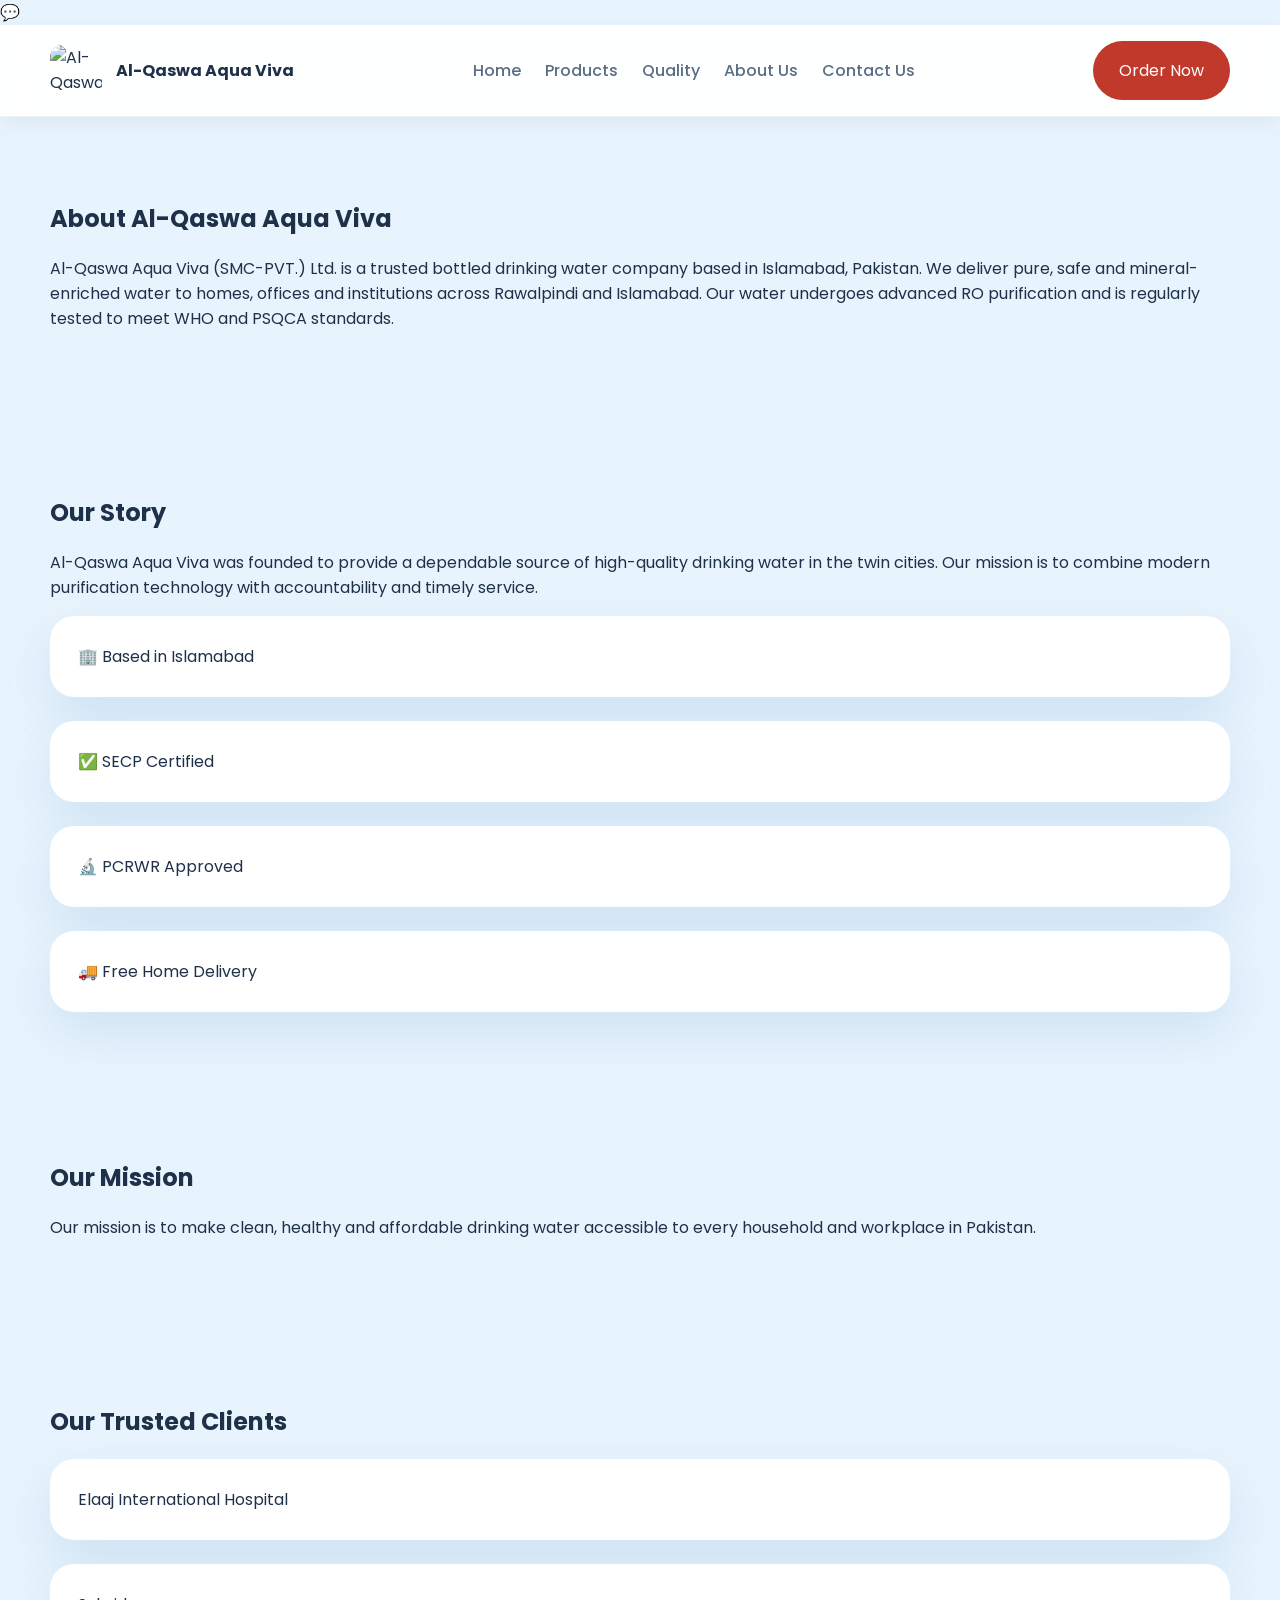
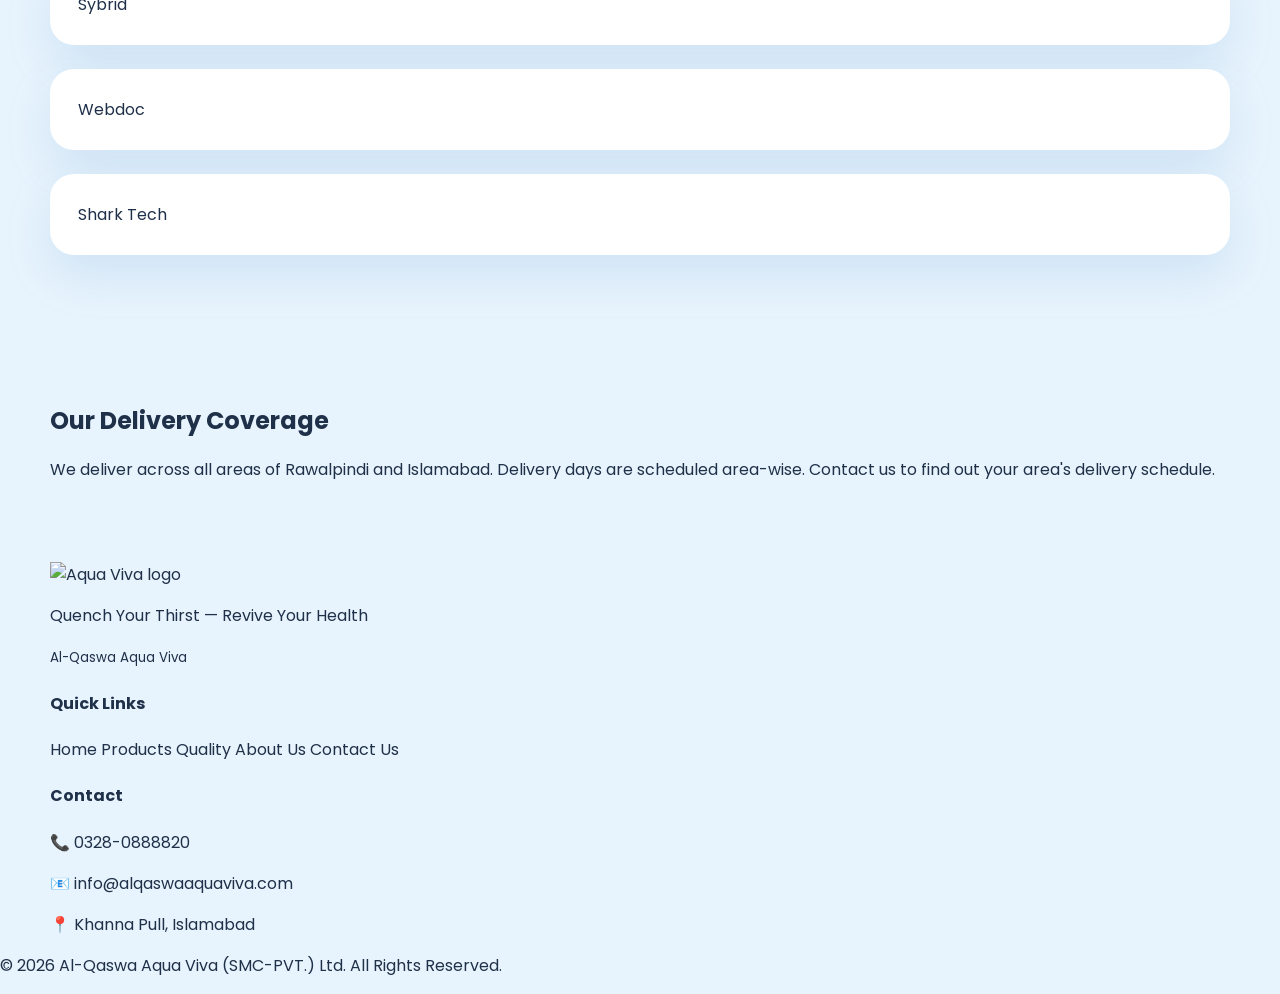
==== about.html @ b5231339 "Website structure" ====
<!DOCTYPE html>
<html lang="en">
<head>
  <meta charset="UTF-8">
  <meta name="viewport" content="width=device-width, initial-scale=1.0">
  <title>Al-Qaswa Aqua Viva — About Us</title>
  <link rel="preconnect" href="https://fonts.googleapis.com">
  <link rel="preconnect" href="https://fonts.gstatic.com" crossorigin>
  <link href="https://fonts.googleapis.com/css2?family=Poppins:wght@300;400;500;600;700&display=swap" rel="stylesheet">
  <link rel="stylesheet" href="style.css">
</head>
<body data-page="about">
  <a class="whatsapp-button" href="https://wa.me/923219555859" target="_blank" rel="noreferrer" aria-label="WhatsApp">
    <span>💬</span>
  </a>

  <header class="site-header">
    <div class="container header-inner">
      <a href="index.html" class="brand">
        <img src="assets/images/AVlogo.png" alt="Al-Qaswa Aqua Viva logo" class="brand-logo">
        <div>
          <span class="brand-name">Al-Qaswa Aqua Viva</span>
        </div>
      </a>
      <button class="nav-toggle" aria-label="Toggle navigation">
        <span></span><span></span><span></span>
      </button>
      <nav class="nav-links">
        <a href="index.html" class="nav-link">Home</a>
        <a href="products.html" class="nav-link">Products</a>
        <a href="quality.html" class="nav-link">Quality</a>
        <a href="about.html" class="nav-link">About Us</a>
        <a href="contact.html" class="nav-link">Contact Us</a>
      </nav>
      <a href="contact.html" class="button button-primary">Order Now</a>
    </div>
  </header>

  <main>
    <section class="page-hero section fade-in-section">
      <div class="container">
        <div class="breadcrumb-copy">
          <h1>About Al-Qaswa Aqua Viva</h1>
          <p>Al-Qaswa Aqua Viva (SMC-PVT.) Ltd. is a trusted bottled drinking water company based in Islamabad, Pakistan. We deliver pure, safe and mineral-enriched water to homes, offices and institutions across Rawalpindi and Islamabad. Our water undergoes advanced RO purification and is regularly tested to meet WHO and PSQCA standards.</p>
        </div>
      </div>
    </section>

    <section class="story-section section fade-in-section">
      <div class="container story-grid">
        <div class="story-content">
          <h2>Our Story</h2>
          <p>Al-Qaswa Aqua Viva was founded to provide a dependable source of high-quality drinking water in the twin cities. Our mission is to combine modern purification technology with accountability and timely service.</p>
        </div>
        <div class="story-cards">
          <div class="fact-card">🏢 Based in Islamabad</div>
          <div class="fact-card">✅ SECP Certified</div>
          <div class="fact-card">🔬 PCRWR Approved</div>
          <div class="fact-card">🚚 Free Home Delivery</div>
        </div>
      </div>
    </section>

    <section class="mission-section section fade-in-section">
      <div class="container mission-card">
        <h2>Our Mission</h2>
        <p>Our mission is to make clean, healthy and affordable drinking water accessible to every household and workplace in Pakistan.</p>
      </div>
    </section>

    <section class="clients section fade-in-section">
      <div class="container clients-panel">
        <div>
          <h2>Our Trusted Clients</h2>
        </div>
        <div class="client-grid">
          <div class="client-box">Elaaj International Hospital</div>
          <div class="client-box">Sybrid</div>
          <div class="client-box">Webdoc</div>
          <div class="client-box">Shark Tech</div>
        </div>
      </div>
    </section>

    <section class="delivery-section section fade-in-section">
      <div class="container delivery-copy">
        <h2>Our Delivery Coverage</h2>
        <p>We deliver across all areas of Rawalpindi and Islamabad. Delivery days are scheduled area-wise. Contact us to find out your area's delivery schedule.</p>
      </div>
    </section>
  </main>

  <footer class="site-footer">
    <div class="container footer-grid">
      <div>
        <img src="assets/images/AVlogo.png" alt="Aqua Viva logo" class="footer-logo">
        <p>Quench Your Thirst — Revive Your Health</p>
        <small>Al-Qaswa Aqua Viva</small>
      </div>
      <div>
        <h4>Quick Links</h4>
        <nav class="footer-nav">
          <a href="index.html">Home</a>
          <a href="products.html">Products</a>
          <a href="quality.html">Quality</a>
          <a href="about.html">About Us</a>
          <a href="contact.html">Contact Us</a>
        </nav>
      </div>
      <div>
        <h4>Contact</h4>
        <p>📞 0328-0888820</p>
        <p>📧 info@alqaswaaquaviva.com</p>
        <p>📍 Khanna Pull, Islamabad</p>
      </div>
    </div>
    <div class="footer-bottom">
      <p>© 2026 Al-Qaswa Aqua Viva (SMC-PVT.) Ltd. All Rights Reserved.</p>
    </div>
  </footer>

  <script src="script.js"></script>
</body>
</html>
---- style.css ----
:root {
  --primary: #1a6eb5;
  --accent: #c0392b;
  --background: #e8f4fd;
  --surface: #ffffff;
  --text: #1f3049;
  --muted: #5b6d85;
  --success: #2e8b57;
  --shadow: 0 20px 50px rgba(26, 110, 181, 0.12);
}

* {
  box-sizing: border-box;
}

html {
  scroll-behavior: smooth;
}

body {
  margin: 0;
  font-family: 'Poppins', sans-serif;
  background: var(--background);
  color: var(--text);
}

a {
  color: inherit;
  text-decoration: none;
}

img {
  max-width: 100%;
  display: block;
  object-fit: cover;
}

button, input, textarea, select {
  font: inherit;
}

.container {
  width: min(1180px, calc(100% - 2rem));
  margin: 0 auto;
}

.section {
  padding: 4rem 0;
}

.site-header {
  position: sticky;
  top: 0;
  z-index: 99;
  background: rgba(255,255,255,0.96);
  backdrop-filter: blur(12px);
  border-bottom: 1px solid rgba(26, 110, 181, 0.08);
  box-shadow: 0 6px 20px rgba(0, 0, 0, 0.05);
}

.header-inner {
  display: flex;
  align-items: center;
  justify-content: space-between;
  gap: 1rem;
  padding: 1rem 0;
}

.brand {
  display: flex;
  align-items: center;
  gap: 0.9rem;
}

.brand-logo {
  width: 52px;
  height: 52px;
  border-radius: 12px;
  object-fit: cover;
}

.brand-name {
  display: block;
  font-weight: 700;
}

.nav-links {
  display: flex;
  align-items: center;
  justify-content: center;
  gap: 1.5rem;
}

.nav-link {
  position: relative;
  color: var(--muted);
  font-weight: 500;
}

.nav-link.active,
.nav-link:hover {
  color: var(--primary);
}

.nav-link.active::after,
.nav-link:hover::after {
  content: '';
  position: absolute;
  left: 0;
  bottom: -6px;
  width: 100%;
  height: 3px;
  border-radius: 999px;
  background: var(--primary);
}

.nav-toggle {
  display: none;
  width: 42px;
  height: 42px;
  border: none;
  background: transparent;
  cursor: pointer;
  flex-direction: column;
  justify-content: center;
  gap: 6px;
}

.nav-toggle span {
  height: 3px;
  border-radius: 999px;
  background: var(--text);
}

.button {
  display: inline-flex;
  align-items: center;
  justify-content: center;
  padding: 0.95rem 1.5rem;
  border-radius: 999px;
  border: 2px solid transparent;
  transition: transform 0.25s ease, box-shadow 0.25s ease, background-color 0.25s ease;
  cursor: pointer;
}

.button:hover {
  transform: translateY(-2px);
  box-shadow: var(--shadow);
}

.button-primary {
  background: var(--accent);
  color: #fff;
}

.button-accent {
  background: var(--primary);
  color: #fff;
}

.button-outline {
  background: transparent;
  color: var(--primary);
  border-color: var(--primary);
}

.button-success {
  background: var(--success);
  color: #fff;
}

.hero {
  min-height: calc(100vh - 100px);
  display: grid;
  align-items: center;
}

.hero-grid {
  display: grid;
  grid-template-columns: 1.1fr 0.9fr;
  gap: 2rem;
  align-items: center;
}

.hero-copy .eyebrow {
  display: inline-block;
  background: rgba(26, 110, 181, 0.1);
  color: var(--primary);
  padding: 0.45rem 0.9rem;
  border-radius: 999px;
  font-weight: 600;
  margin-bottom: 1rem;
}

.hero-copy h1 {
  font-size: clamp(2.6rem, 4vw, 4rem);
  line-height: 1.05;
  margin: 0;
}

.hero-text {
  max-width: 40rem;
  margin: 1.5rem 0 2rem;
  color: var(--muted);
  line-height: 1.8;
}

.hero-actions {
  display: flex;
  flex-wrap: wrap;
  gap: 1rem;
}

.hero-image-card {
  border-radius: 28px;
  overflow: hidden;
  box-shadow: var(--shadow);
}

.hero-image {
  min-height: 360px;
  width: 100%;
  object-fit: cover;
}

.video-section {
  background: rgba(26, 110, 181, 0.08);
}

.video-panel {
  display: grid;
  gap: 1.5rem;
}

.video-panel h2 {
  margin: 0 0 0.5rem;
}

.story-video {
  width: 100%;
  border-radius: 20px;
  box-shadow: var(--shadow);
}

.why-choose .section-heading,
.products-preview .section-heading,
.results-section .section-heading,
.benefits-section .section-heading {
  text-align: center;
  margin-bottom: 2rem;
}

.feature-grid,
.product-grid,
.client-grid,
.benefits-grid,
.payment-grid,
.story-cards {
  display: grid;
  gap: 1.5rem;
}

.feature-grid {
  grid-template-columns: repeat(4, minmax(0, 1fr));
}

.feature-card,
.product-card,
.client-box,
.payment-card,
.benefit-card,
.fact-card {
  background: var(--surface);
  border-radius: 24px;
  padding: 1.75rem;
  box-shadow: var(--shadow);
}

.feature-card {
  text-align: center;
}

.feature-icon {
  font-size: 2rem;
  margin-bottom: 1rem;
}

.feature-card h3 {
  margin: 0 0 0.75rem;
}

.product-grid {
  grid-template-columns: repeat(3, minmax(0, 1fr));
}

.product-card {
  display: grid;
  gap: 1rem;
  text-align: center;
}

.product-card .product-image {
  height: 240px;
  border-radius: 20px;
.product-card .product-image {
  height: 250px;
  border-radius: 20px;
  object-fit: contain;
  background: #fff;
  padding: 12px;
}

.product-card h3 {
  margin: 0;
}

.product-price {
  font-size: 1.05rem;
  font-weight: 600;
  color: var(--accent);
}

.clients-panel {
  background: #f6f9fc;
  border-radius: 24px;
  padding: 2rem;
}

.client-grid {
  grid-template-columns: repeat(4, minmax(0, 1fr));
}

.client-box {
  border-left: 5px solid var(--primary);
  padding: 1.3rem 1.2rem;
  color: var(--text);
}

.badge-banner {
  background: #dff4e1;
}

.badge-panel {
  display: flex;
  flex-wrap: wrap;
  gap: 1rem;
  align-items: center;
  justify-content: space-between;
  padding: 1.5rem 2rem;
  border-radius: 20px;
  box-shadow: var(--shadow);
}

.health-tip {
  background: var(--primary);
  color: #fff;
}

.health-tip p {
  margin: 0;
  text-align: center;
  font-weight: 600;
}

.page-hero {
  background: #fff;
  padding-top: 6rem;
}

.breadcrumb-copy h1 {
  margin-bottom: 0.85rem;
}

.product-list-grid {
  display: grid;
  grid-template-columns: repeat(3, minmax(0, 1fr));
  gap: 2rem;
}

.product-detail-card {
  position: relative;
  padding: 1.5rem;
  border-radius: 28px;
  overflow: hidden;
}

.product-detail-card::before {
  content: '';
  position: absolute;
  inset: 0;
  background: rgba(232, 244, 253, 0.7);
  z-index: 0;
}

.product-detail-card * {
  position: relative;
  z-index: 1;
}

.product-detail-image {
  width: 100%;
  height: 250px;
  border-radius: 20px;
  object-fit: cover;
.product-detail-image {
  width: 100%;
  height: 250px;
  border-radius: 20px;
  object-fit: contain;
  background: #fff;
  padding: 12px;
}

.product-image-contain { object-fit: contain; background: #fff; }

.placeholder-19L {
  height: 250px;
  border-radius: 20px;
  background: linear-gradient(135deg, #1a6eb5 0%, #3b82c4 100%);
  color: #fff;
  display: grid;
  place-items: center;
  font-weight: 700;
  font-size: 1.1rem;
}

.hero-video {
  width: 100%;
  height: 420px;
  border-radius: 28px;
  object-fit: cover;
}

.badge {
  display: inline-flex;
  margin: 1rem 0;
  padding: 0.5rem 0.9rem;
  border-radius: 999px;
  background: rgba(26, 110, 181, 0.1);
  color: var(--primary);
  font-weight: 600;
}

.product-specs {
  list-style: none;
  padding: 0;
  margin: 1rem 0;
  color: var(--muted);
  line-height: 1.75;
}

.highlight-box {
  background: rgba(26, 110, 181, 0.08);
  border-left: 4px solid var(--primary);
  padding: 1rem 1.2rem;
  border-radius: 18px;
  margin-bottom: 1rem;
}

.delivery-panel {
  background: #fff;
  padding: 2rem;
  border-radius: 24px;
  box-shadow: var(--shadow);
  text-align: center;
}

.certificate-card {
  background: #fff;
  border-radius: 28px;
  padding: 2rem;
  box-shadow: var(--shadow);
  border: 1px solid rgba(26, 110, 181, 0.16);
}

.certificate-header {
  background: var(--primary);
  color: #fff;
  padding: 1.5rem 1.75rem;
  border-radius: 20px;
  margin-bottom: 1.75rem;
}

.certificate-header h2 {
  margin: 0;
}

.certificate-body {
  display: grid;
  grid-template-columns: 1fr 1fr;
  gap: 1.5rem;
}

.certificate-details p,
.certificate-status p {
  margin: 0.6rem 0;
  color: var(--muted);
}

.status-badge {
  display: inline-flex;
  align-items: center;
  padding: 0.8rem 1rem;
  border-radius: 999px;
  background: #e6f5ea;
  color: var(--success);
  margin-bottom: 1.5rem;
  font-weight: 600;
}

.certifications {
  display: grid;
  gap: 0.75rem;
  margin-bottom: 1.5rem;
}

.table-wrapper {
  overflow-x: auto;
}

.quality-table,
.microbial-table {
  width: 100%;
  border-collapse: collapse;
}

.quality-table th,
.quality-table td,
.microbial-table th,
.microbial-table td {
  padding: 1rem 1.2rem;
  border: 1px solid rgba(26, 110, 181, 0.12);
}

.quality-table thead,
.microbial-table thead {
  background: rgba(26, 110, 181, 0.12);
}

.quality-table tbody tr:nth-child(even) {
  background: #e8f4fd;
}

.microbial-panel {
  background: #fff;
  border-radius: 28px;
  padding: 2rem;
  box-shadow: var(--shadow);
}

.microbial-panel h2 {
  margin-top: 0;
}

.green-banner {
  background: #e6f5ea;
  color: var(--success);
  padding: 1rem 1.25rem;
  border-radius: 18px;
  margin-top: 1.5rem;
}

.benefits-grid {
  grid-template-columns: repeat(5, minmax(0, 1fr));
}

.benefit-card {
  text-align: center;
  font-weight: 600;
}

.story-grid {
  display: grid;
  grid-template-columns: 1.2fr 0.8fr;
  gap: 2rem;
}

.story-content h2 {
  margin-top: 0;
}

.story-cards {
  display: grid;
  grid-template-columns: 1fr 1fr;
}

.fact-card {
  display: flex;
  align-items: center;
  justify-content: center;
  min-height: 120px;
  text-align: center;
  font-weight: 600;
}

.mission-card {
  background: var(--primary);
  color: #fff;
  padding: 2.5rem;
  border-radius: 28px;
  box-shadow: var(--shadow);
  text-align: center;
}

.delivery-copy {
  background: #fff;
  padding: 2rem;
  border-radius: 28px;
  box-shadow: var(--shadow);
}

.contact-grid {
  display: grid;
  grid-template-columns: 1fr 1fr;
  gap: 2rem;
}

.contact-info-card,
.contact-form-card,
.payment-panel {
  background: #fff;
  border-radius: 28px;
  box-shadow: var(--shadow);
  padding: 2rem;
}

.contact-info-card h2,
.contact-form-card h2,
.payment-panel h2 {
  margin-top: 0;
}

.contact-info-card p {
  margin: 0.85rem 0;
  color: var(--muted);
}

.order-form {
  display: grid;
  gap: 1rem;
}

.order-form label {
  font-weight: 600;
}

.order-form input,
.order-form textarea,
.order-form select {
  width: 100%;
  padding: 0.95rem 1rem;
  border-radius: 14px;
  border: 1px solid rgba(26, 110, 181, 0.2);
  background: #f8fbff;
}

.form-note,
.payment-note {
  margin-top: 1rem;
  color: var(--muted);
}

.payment-grid {
  grid-template-columns: repeat(3, minmax(0, 1fr));
}

.payment-card {
  min-height: 140px;
}

.footer-grid {
  display: grid;
  grid-template-columns: 1.4fr 1fr 1fr;
  gap: 2rem;
  padding: 3rem 0 2rem;
}

.footer-logo {
  width: 64px;
  margin-bottom: 1rem;
}

.footer-nav {
  display: grid;
  gap: 0.75rem;
}

.footer-nav a {
  color: #dfe9f3;
}

.site-footer {
  background: var(--primary);
  color: #fff;
}

.footer-bottom {
  text-align: center;
  border-top: 1px solid rgba(255,255,255,0.15);
  padding: 1rem 0 2rem;
}

.whatsapp-button {
  position: fixed;
  right: 1.25rem;
  bottom: 1.25rem;
  width: 54px;
  height: 54px;
  background: #25d366;
  border-radius: 50%;
  display: grid;
  place-items: center;
  color: #fff;
  box-shadow: 0 14px 30px rgba(37, 211, 102, 0.28);
  animation: pulse 2.2s ease-in-out infinite;
  z-index: 100;
}

.whatsapp-button span {
  font-size: 1.25rem;
}

@keyframes pulse {
  0%, 100% { transform: scale(1); }
  50% { transform: scale(1.08); }
}

.fade-in-section {
  opacity: 0;
  transform: translateY(24px);
  transition: opacity 0.9s ease, transform 0.9s ease;
}

.fade-in-section.visible {
  opacity: 1;
  transform: translateY(0);
}

@media (max-width: 1080px) {
  .feature-grid,
  .product-grid,
  .client-grid,
  .benefits-grid,
  .payment-grid,
  .story-grid,
  .contact-grid,
  .product-list-grid {
    grid-template-columns: repeat(2, minmax(0, 1fr));
  .client-grid {
    grid-template-columns: repeat(5, minmax(0, 1fr));
    gap: 1rem;
  }

  .client-logo-card {
    background: #fff;
    border-radius: 12px;
    padding: 20px;
    display: flex;
    align-items: center;
    justify-content: center;
    box-shadow: var(--shadow);
    transition: opacity 0.8s ease, transform 0.8s ease, box-shadow 0.35s ease;
    opacity: 0;
    transform: translateY(18px);
  }

  .client-logo-card img { max-height: 80px; object-fit: contain; display: block; }

  .client-logo-card:hover { transform: translateY(-6px) scale(1.02); box-shadow: 0 26px 50px rgba(26,110,181,0.12); }

  .fade-in-section.visible .client-logo-card { opacity: 1; transform: none; }
  .client-logos .client-logo-card:nth-child(1){ --delay: 0s; }
  .client-logos .client-logo-card:nth-child(2){ --delay: 0.4s; }
  .client-logos .client-logo-card:nth-child(3){ --delay: 0.8s; }
  .client-logos .client-logo-card:nth-child(4){ --delay: 1.2s; }
  .client-logos .client-logo-card:nth-child(5){ --delay: 1.6s; }
  .client-logos .client-logo-card { transition-delay: var(--delay); }

  .nav-links {
    display: none;
    position: absolute;
    top: 100%;
    left: 0;
    right: 0;
    background: rgba(255,255,255,0.97);
    flex-direction: column;
    padding: 1.25rem;
    gap: 1rem;
    box-shadow: 0 20px 40px rgba(0, 0, 0, 0.1);
  }

  .nav-links.open {
    display: flex;
  }

  .nav-toggle {
    display: flex;
  }

  .hero-grid,
  .story-grid,
  .product-list-grid,
  .benefits-grid,
  .payment-grid,
  .contact-grid,
  .certificate-body {
    grid-template-columns: 1fr;
  }

  .feature-grid,
  .client-grid {
    grid-template-columns: 1fr;
  }
}

@media (max-width: 640px) {
  .header-inner {
    padding: 1rem 0.5rem;
  }

  .button {
    width: 100%;
  }

  .hero-image {
    min-height: 260px;
  }

  .badge-panel,
  .payment-panel,
  .delivery-panel,
  .certificate-card,
  .contact-info-card,
  .contact-form-card,
  .mission-card,
  .delivery-copy,
  .clients-panel,
  .microbial-panel {
    padding: 1.5rem;
  }

  .footer-grid {
    grid-template-columns: 1fr;
  }
}

@media (max-width: 500px) {
  .nav-button,
  .footer-nav,
  .certificate-body,
  .benefits-grid {
    grid-template-columns: 1fr;
  }
}
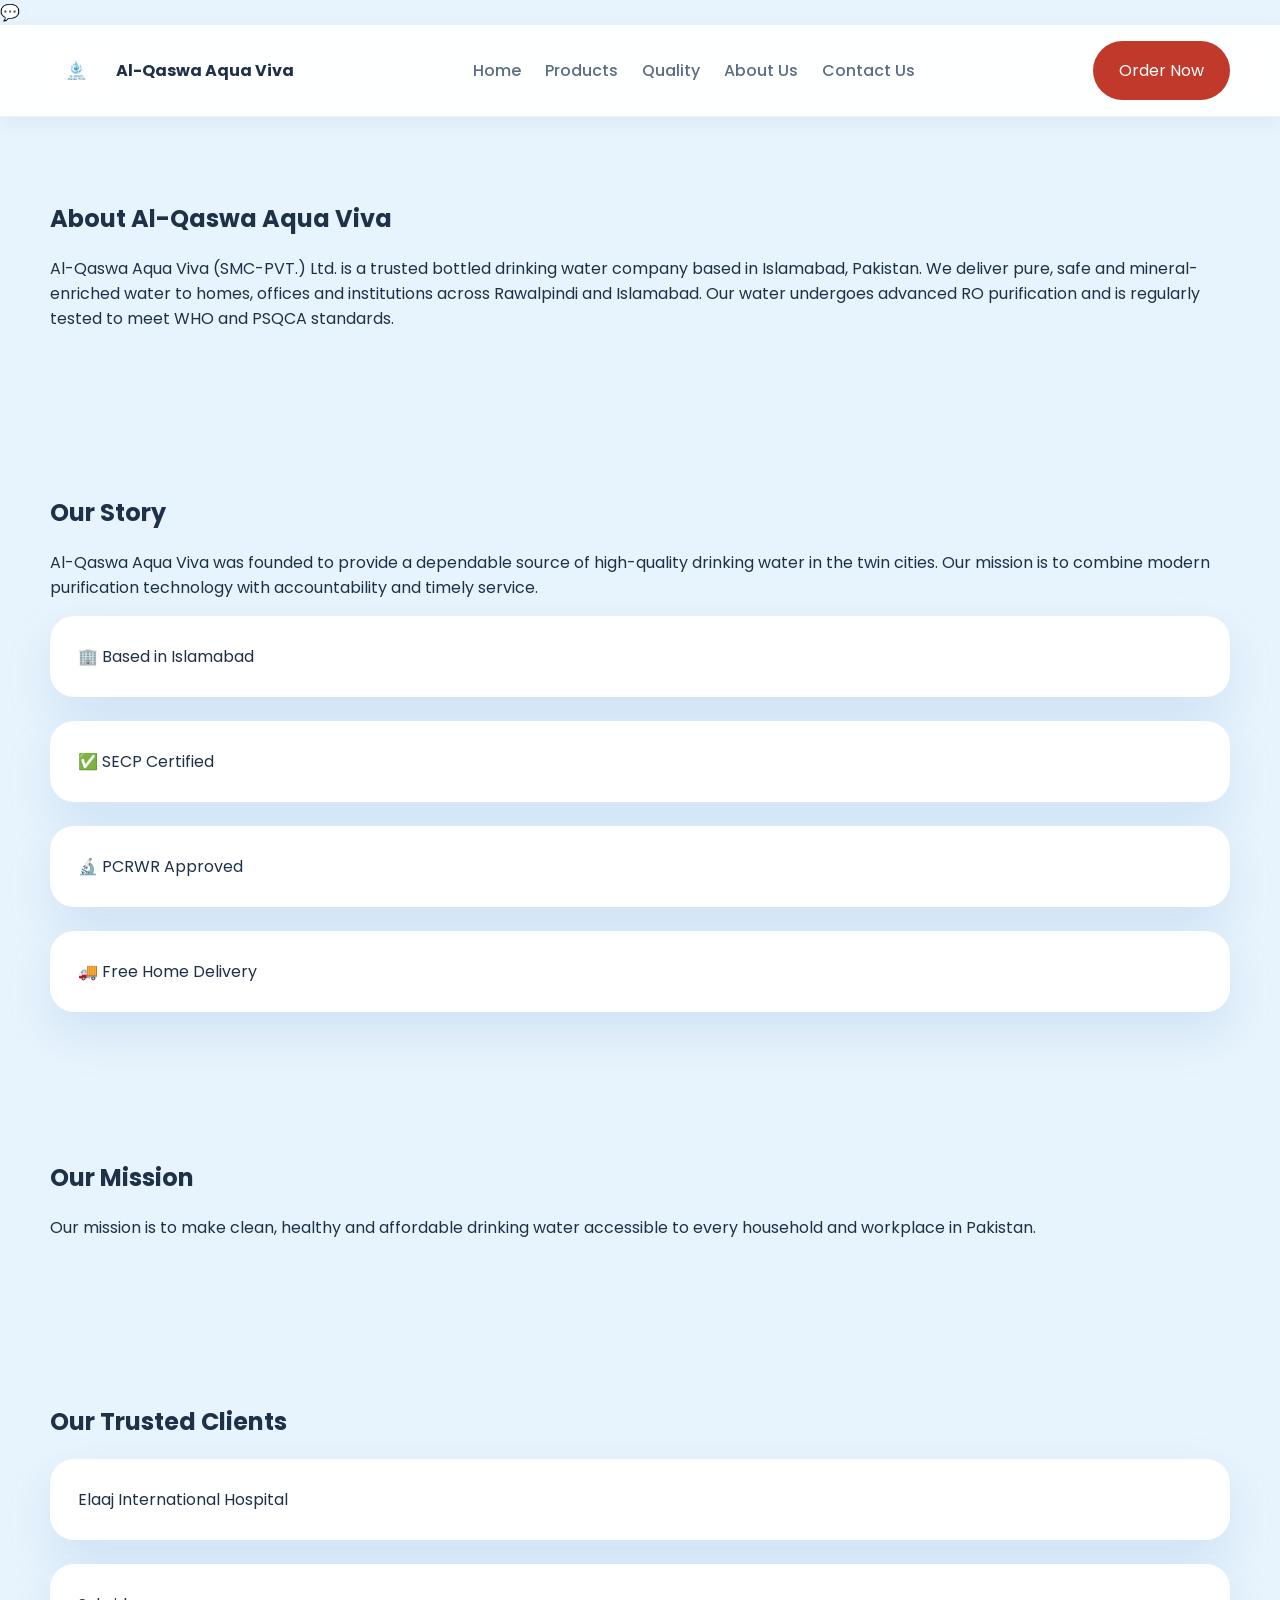
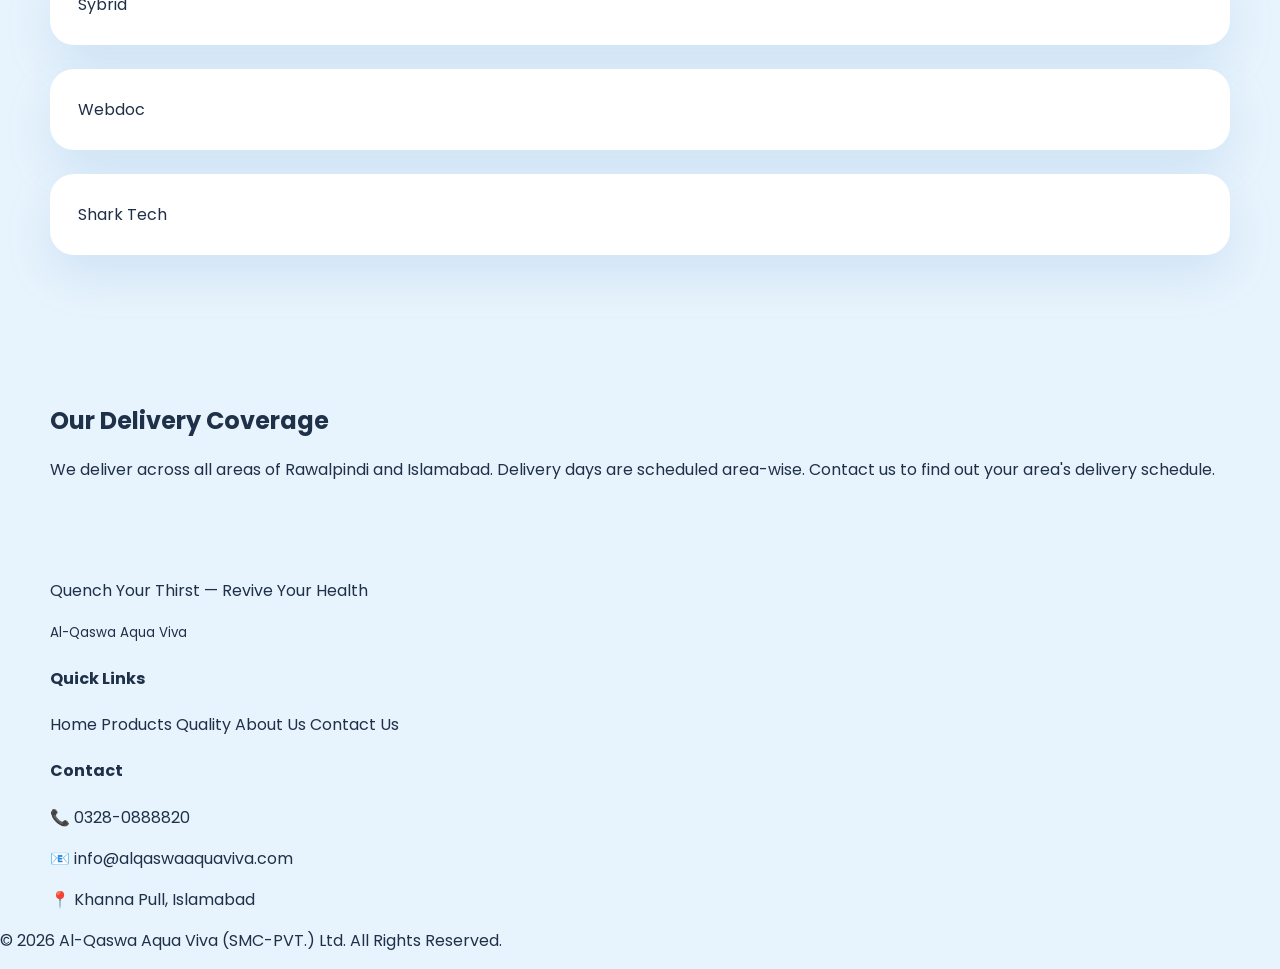
==== commit 6e197f40: "Images added" ====
--- a/about.html
+++ b/about.html
@@ -17,7 +17,7 @@
   <header class="site-header">
     <div class="container header-inner">
       <a href="index.html" class="brand">
-        <img src="assets/images/AVlogo.png" alt="Al-Qaswa Aqua Viva logo" class="brand-logo">
+        <img src="assets/images/Avlogo.jpeg" alt="Al-Qaswa Aqua Viva logo" class="brand-logo">
         <div>
           <span class="brand-name">Al-Qaswa Aqua Viva</span>
         </div>
@@ -93,7 +93,6 @@
   <footer class="site-footer">
     <div class="container footer-grid">
       <div>
-        <img src="assets/images/AVlogo.png" alt="Aqua Viva logo" class="footer-logo">
         <p>Quench Your Thirst — Revive Your Health</p>
         <small>Al-Qaswa Aqua Viva</small>
       </div>
--- a/style.css
+++ b/style.css
@@ -82,6 +82,11 @@
 .brand-name {
   display: block;
   font-weight: 700;
+}
+
+body[data-page="home"] .brand-name {
+  font-size: 1.25rem;
+  letter-spacing: 0.02em;
 }
 
 .nav-links {
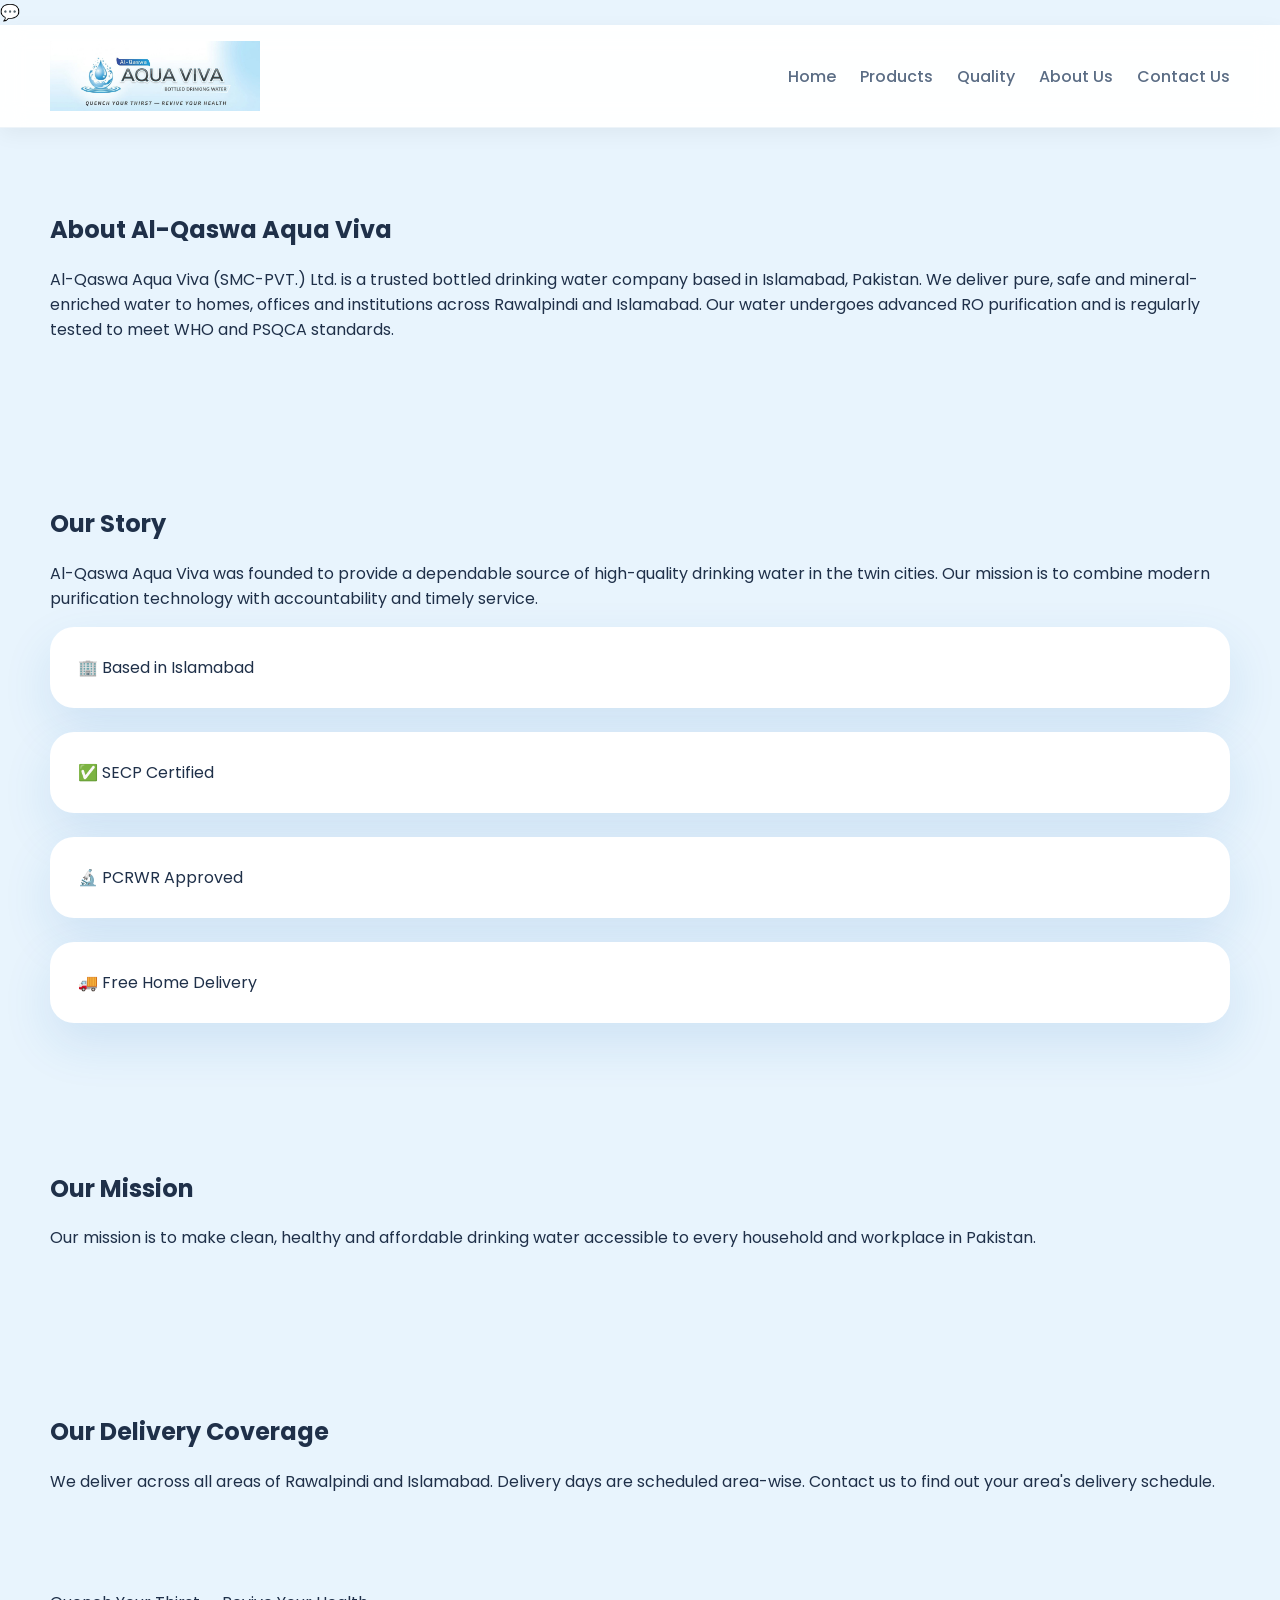
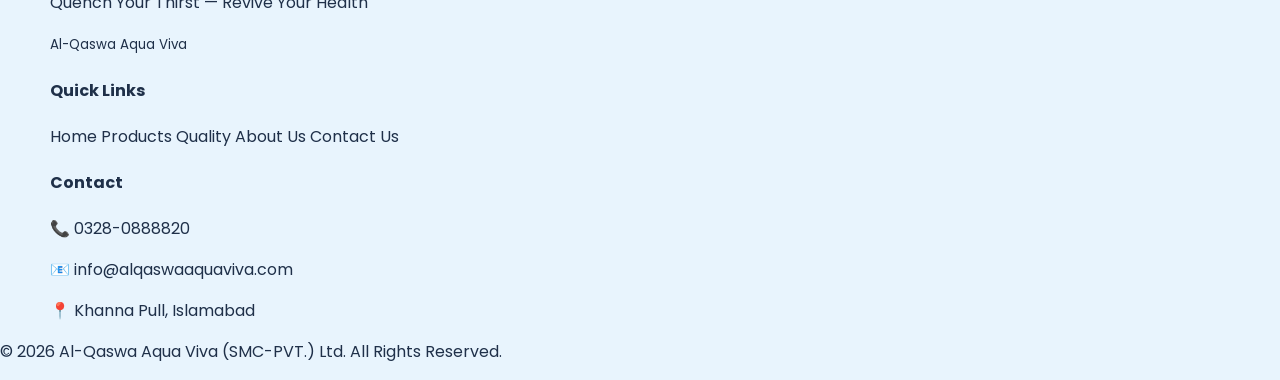
==== commit 0c4aedba: "fixed client logos, cleaned up page sections" ====
--- a/about.html
+++ b/about.html
@@ -16,12 +16,7 @@
 
   <header class="site-header">
     <div class="container header-inner">
-      <a href="index.html" class="brand">
-        <img src="assets/images/Avlogo.jpeg" alt="Al-Qaswa Aqua Viva logo" class="brand-logo">
-        <div>
-          <span class="brand-name">Al-Qaswa Aqua Viva</span>
-        </div>
-      </a>
+      <a href="index.html"><img src="assets/images/AquaVivalogo.jpeg" alt="Al-Qaswa Aqua Viva" style="height:70px; width:auto; object-fit:contain;"></a>
       <button class="nav-toggle" aria-label="Toggle navigation">
         <span></span><span></span><span></span>
       </button>
@@ -32,7 +27,6 @@
         <a href="about.html" class="nav-link">About Us</a>
         <a href="contact.html" class="nav-link">Contact Us</a>
       </nav>
-      <a href="contact.html" class="button button-primary">Order Now</a>
     </div>
   </header>
 
@@ -65,20 +59,6 @@
       <div class="container mission-card">
         <h2>Our Mission</h2>
         <p>Our mission is to make clean, healthy and affordable drinking water accessible to every household and workplace in Pakistan.</p>
-      </div>
-    </section>
-
-    <section class="clients section fade-in-section">
-      <div class="container clients-panel">
-        <div>
-          <h2>Our Trusted Clients</h2>
-        </div>
-        <div class="client-grid">
-          <div class="client-box">Elaaj International Hospital</div>
-          <div class="client-box">Sybrid</div>
-          <div class="client-box">Webdoc</div>
-          <div class="client-box">Shark Tech</div>
-        </div>
       </div>
     </section>
 
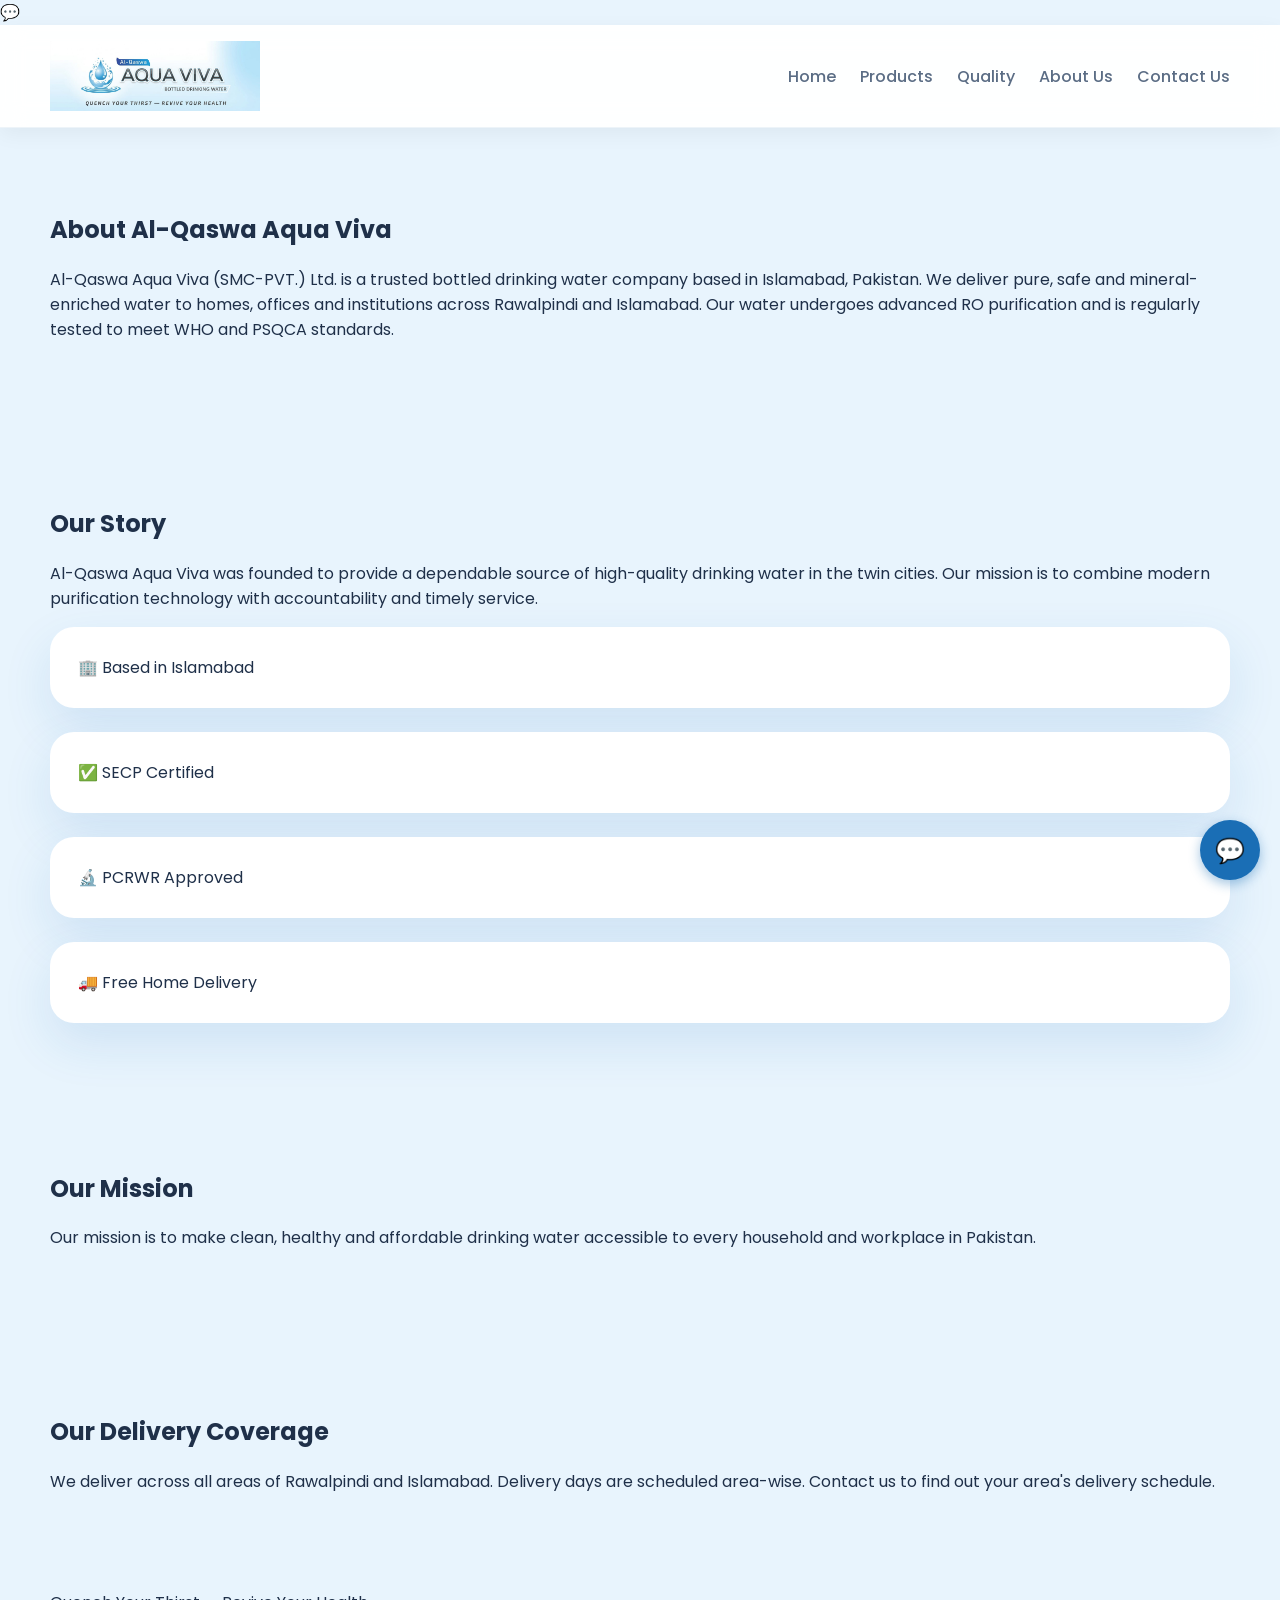
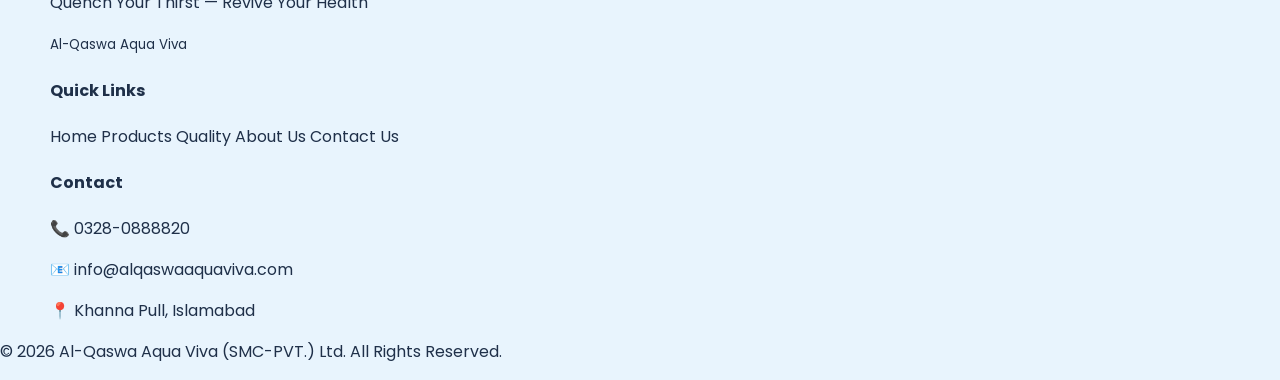
==== commit 86f482d7: "chatbot embedded" ====
--- a/about.html
+++ b/about.html
@@ -99,5 +99,148 @@
   </footer>
 
   <script src="script.js"></script>
+
+  <!-- Chatbot Interface -->
+  <div id="chatbot-widget" style="position:fixed;bottom:20px;right:20px;font-family:'Poppins',sans-serif;z-index:9999;">
+    <!-- Chat Bubble Button -->
+    <button id="chat-toggle" style="width:60px;height:60px;border-radius:50%;background:#1a6eb5;color:#fff;border:none;cursor:pointer;font-size:24px;box-shadow:0 4px 12px rgba(26,110,181,0.4);transition:all 0.3s ease;display:flex;align-items:center;justify-content:center;" title="Chat with us">💬</button>
+
+    <!-- Chat Window -->
+    <div id="chat-window" style="display:none;position:absolute;bottom:80px;right:0;width:350px;max-height:500px;background:#fff;border-radius:12px;box-shadow:0 5px 40px rgba(0,0,0,0.16);flex-direction:column;overflow:hidden;animation:slideUp 0.3s ease;" class="chat-window">
+      <!-- Chat Header -->
+      <div style="background:linear-gradient(135deg, #1a6eb5, #0d4a8a);color:#fff;padding:16px;text-align:center;display:flex;justify-content:space-between;align-items:center;">
+        <div>
+          <h3 style="margin:0;font-size:18px;">Aqua Viva Assistant</h3>
+          <p style="margin:4px 0 0 0;font-size:12px;opacity:0.9;">🟢 Online</p>
+        </div>
+        <button id="close-chat" style="background:none;border:none;color:#fff;font-size:20px;cursor:pointer;padding:0;">✕</button>
+      </div>
+
+      <!-- Messages Container -->
+      <div id="chat-messages" style="flex:1;overflow-y:auto;padding:16px;display:flex;flex-direction:column;gap:12px;min-height:300px;background:#f9f9f9;">
+        <div style="background:#1a6eb5;color:#fff;padding:12px;border-radius:8px;max-width:80%;align-self:flex-start;font-size:14px;line-height:1.4;">
+          👋 Hi! Welcome to Aqua Viva. How can I help you today?
+        </div>
+      </div>
+
+      <!-- Input Area -->
+      <div style="padding:12px;background:#fff;border-top:1px solid #e0e0e0;display:flex;gap:8px;">
+        <input id="chat-input" type="text" placeholder="Type your message..." style="flex:1;border:1px solid #ddd;border-radius:6px;padding:10px;font-family:'Poppins',sans-serif;font-size:14px;outline:none;" />
+        <button id="send-btn" style="background:#1a6eb5;color:#fff;border:none;border-radius:6px;padding:10px 16px;cursor:pointer;font-weight:600;transition:background 0.2s;">
+          Send
+        </button>
+      </div>
+    </div>
+  </div>
+
+  <style>
+    @keyframes slideUp {
+      from {
+        opacity:0;
+        transform:translateY(20px);
+      }
+      to {
+        opacity:1;
+        transform:translateY(0);
+      }
+    }
+    #chat-toggle:hover {
+      transform:scale(1.1);
+      box-shadow:0 6px 20px rgba(26,110,181,0.6);
+    }
+    #chat-messages {
+      scrollbar-width:thin;
+      scrollbar-color:#ccc #f9f9f9;
+    }
+    #chat-messages::-webkit-scrollbar {
+      width:6px;
+    }
+    #chat-messages::-webkit-scrollbar-track {
+      background:#f9f9f9;
+    }
+    #chat-messages::-webkit-scrollbar-thumb {
+      background:#ccc;
+      border-radius:3px;
+    }
+  </style>
+
+  <script>
+    const chatToggle = document.getElementById('chat-toggle');
+    const chatWindow = document.getElementById('chat-window');
+    const closeChat = document.getElementById('close-chat');
+    const sendBtn = document.getElementById('send-btn');
+    const chatInput = document.getElementById('chat-input');
+    const messagesContainer = document.getElementById('chat-messages');
+
+    const responses = {
+      'products': '📦 We offer three sizes:\n• 500ml Bottle - Rs. 400 per pet (12 bottles)\n• 1.5L Bottle - Rs. 400 per pet (6 bottles)\n• 19L Bottle - Rs. 250 per bottle\nWould you like to know more?',
+      'price': '💰 Our prices:\n• 500ml: Rs. 400 per pet\n• 1.5L: Rs. 400 per pet\n• 19L: Rs. 250 per bottle\nFree delivery across Rawalpindi & Islamabad!',
+      'delivery': '🚚 We offer FREE delivery across all areas of Rawalpindi and Islamabad. Delivery is scheduled area-wise. Contact us for your area\'s delivery schedule!',
+      'order': '📞 To place an order:\n1. Call: 0328-0888820\n2. WhatsApp: 0311-5711138\n3. Email: info@alqaswaaquaviva.com\nOur team will confirm within 2 hours!',
+      'certification': '✅ We are WHO and PSQCA certified. Our water is lab-tested and safe for drinking (Tested June 2026).',
+      'contact': '📞 0328-0888820\n📱 WhatsApp: 0311-5711138\n📧 info@alqaswaaquaviva.com\n📍 Khanna Pull, Islamabad',
+      'quality': '💧 We use advanced Reverse Osmosis (RO) technology for purification and add essential minerals back for healthy, great-tasting water.',
+      'default': 'I can help with:\n• Products & Pricing\n• Delivery Information\n• Orders\n• Quality & Certification\n• Contact Details\n\nWhat would you like to know?'
+    };
+
+    function getResponse(userMessage) {
+      const msg = userMessage.toLowerCase();
+      
+      if (msg.includes('product')) return responses.products;
+      if (msg.includes('price') || msg.includes('cost')) return responses.price;
+      if (msg.includes('deliver')) return responses.delivery;
+      if (msg.includes('order')) return responses.order;
+      if (msg.includes('certif') || msg.includes('certified')) return responses.certification;
+      if (msg.includes('contact')) return responses.contact;
+      if (msg.includes('quality') || msg.includes('purif')) return responses.quality;
+      
+      return responses.default;
+    }
+
+    function addMessage(text, isUser) {
+      const msgDiv = document.createElement('div');
+      msgDiv.style.cssText = `
+        padding:12px;
+        border-radius:8px;
+        max-width:80%;
+        font-size:14px;
+        line-height:1.4;
+        word-wrap:break-word;
+        align-self:${isUser ? 'flex-end' : 'flex-start'};
+        background:${isUser ? '#1a6eb5' : '#e0e0e0'};
+        color:${isUser ? '#fff' : '#333'};
+      `;
+      msgDiv.textContent = text;
+      messagesContainer.appendChild(msgDiv);
+      messagesContainer.scrollTop = messagesContainer.scrollHeight;
+    }
+
+    function handleSend() {
+      const text = chatInput.value.trim();
+      if (!text) return;
+      
+      addMessage(text, true);
+      chatInput.value = '';
+      
+      setTimeout(() => {
+        addMessage(getResponse(text), false);
+      }, 500);
+    }
+
+    chatToggle.addEventListener('click', () => {
+      chatWindow.style.display = chatWindow.style.display === 'none' ? 'flex' : 'none';
+    });
+
+    closeChat.addEventListener('click', () => {
+      chatWindow.style.display = 'none';
+    });
+
+    sendBtn.addEventListener('click', handleSend);
+    
+    chatInput.addEventListener('keypress', (e) => {
+      if (e.key === 'Enter') handleSend();
+    });
+  </script>
+
 </body>
 </html>
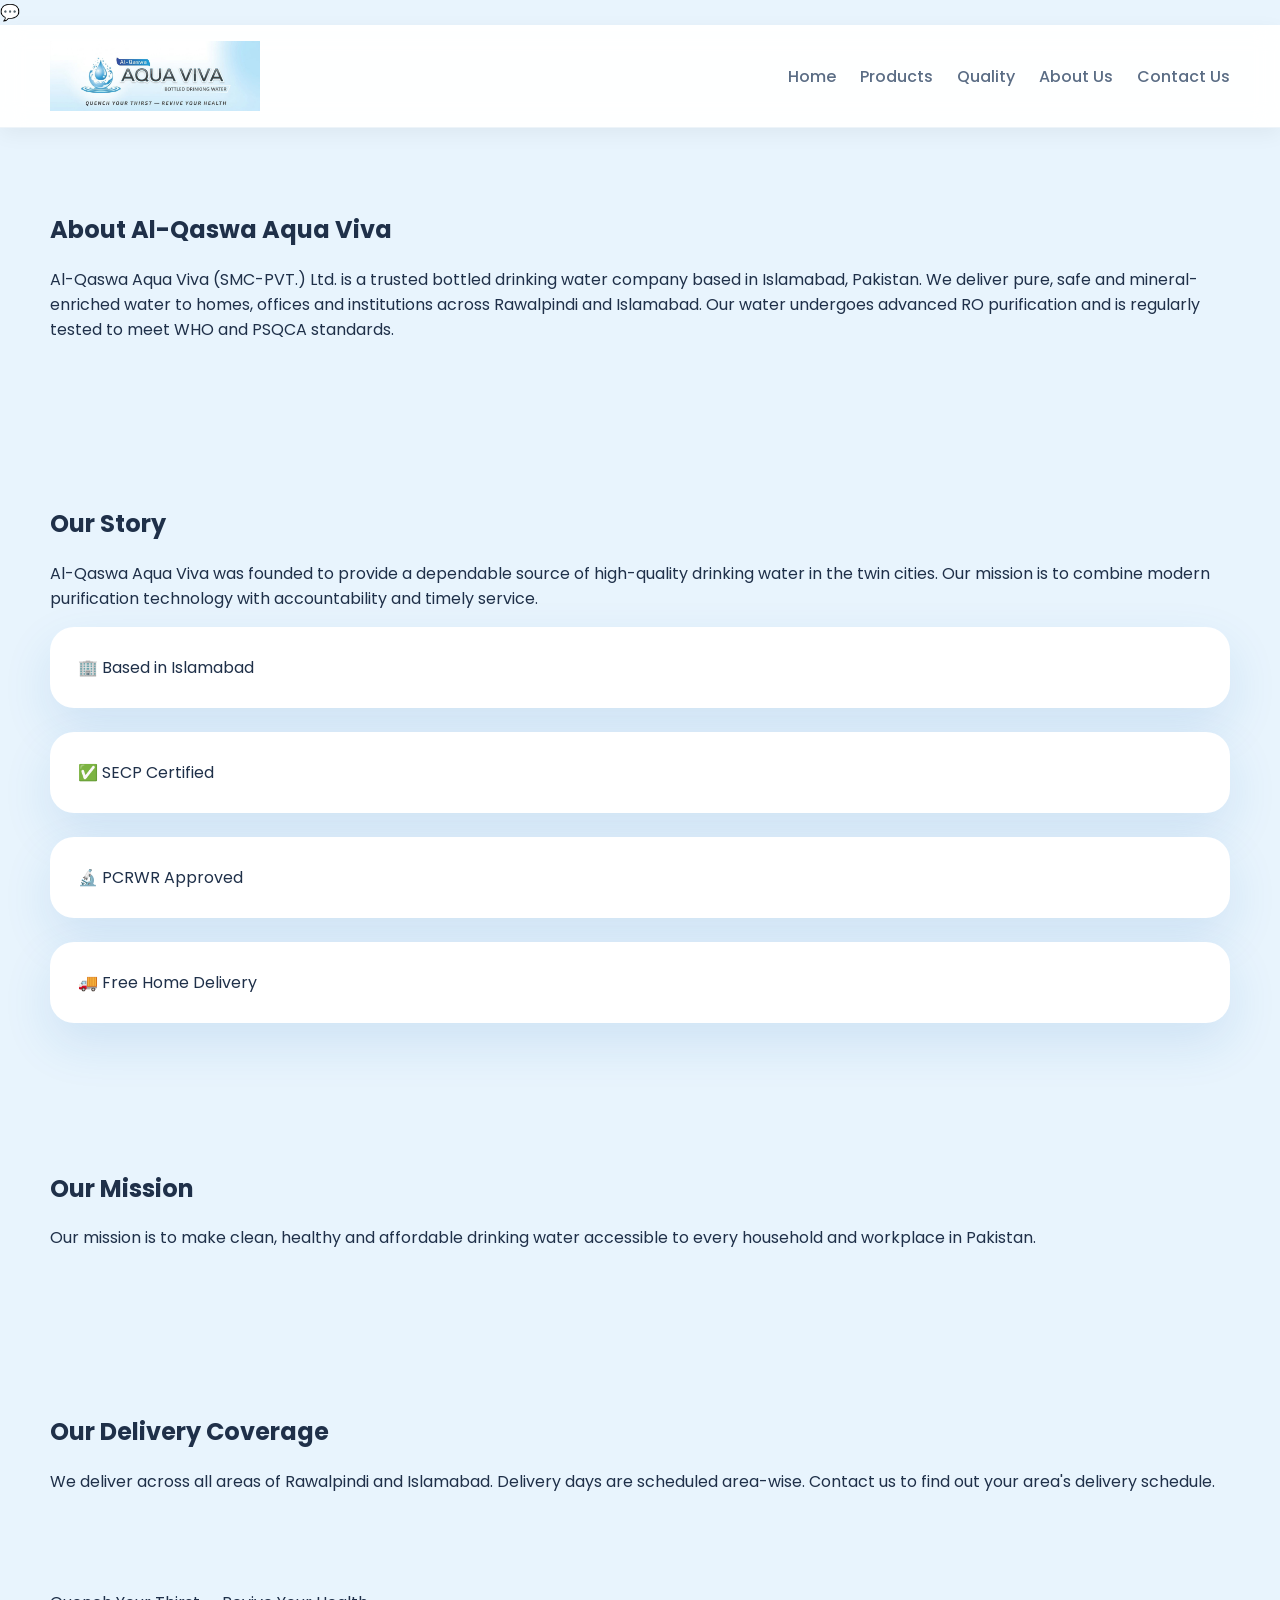
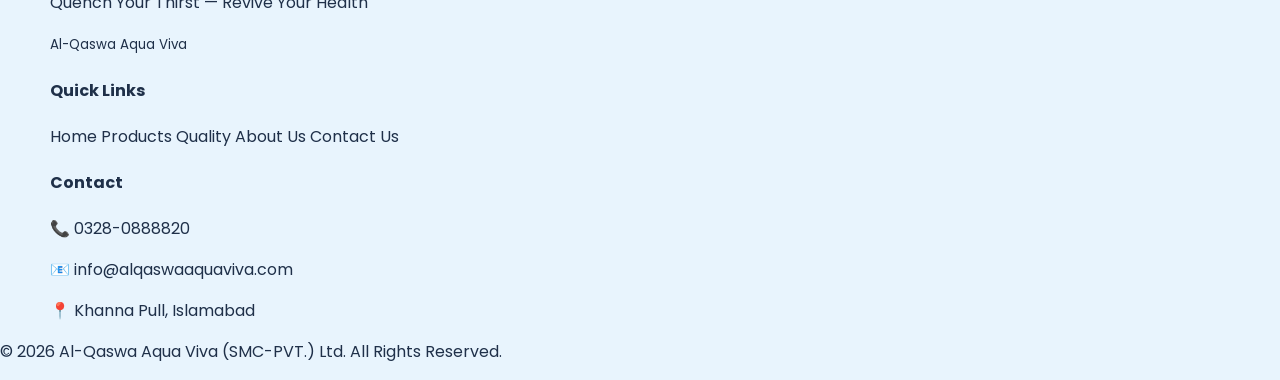
==== commit cc78b05c: "fixed glitches" ====
--- a/about.html
+++ b/about.html
@@ -100,147 +100,8 @@
 
   <script src="script.js"></script>
 
-  <!-- Chatbot Interface -->
-  <div id="chatbot-widget" style="position:fixed;bottom:20px;right:20px;font-family:'Poppins',sans-serif;z-index:9999;">
-    <!-- Chat Bubble Button -->
-    <button id="chat-toggle" style="width:60px;height:60px;border-radius:50%;background:#1a6eb5;color:#fff;border:none;cursor:pointer;font-size:24px;box-shadow:0 4px 12px rgba(26,110,181,0.4);transition:all 0.3s ease;display:flex;align-items:center;justify-content:center;" title="Chat with us">💬</button>
-
-    <!-- Chat Window -->
-    <div id="chat-window" style="display:none;position:absolute;bottom:80px;right:0;width:350px;max-height:500px;background:#fff;border-radius:12px;box-shadow:0 5px 40px rgba(0,0,0,0.16);flex-direction:column;overflow:hidden;animation:slideUp 0.3s ease;" class="chat-window">
-      <!-- Chat Header -->
-      <div style="background:linear-gradient(135deg, #1a6eb5, #0d4a8a);color:#fff;padding:16px;text-align:center;display:flex;justify-content:space-between;align-items:center;">
-        <div>
-          <h3 style="margin:0;font-size:18px;">Aqua Viva Assistant</h3>
-          <p style="margin:4px 0 0 0;font-size:12px;opacity:0.9;">🟢 Online</p>
-        </div>
-        <button id="close-chat" style="background:none;border:none;color:#fff;font-size:20px;cursor:pointer;padding:0;">✕</button>
-      </div>
-
-      <!-- Messages Container -->
-      <div id="chat-messages" style="flex:1;overflow-y:auto;padding:16px;display:flex;flex-direction:column;gap:12px;min-height:300px;background:#f9f9f9;">
-        <div style="background:#1a6eb5;color:#fff;padding:12px;border-radius:8px;max-width:80%;align-self:flex-start;font-size:14px;line-height:1.4;">
-          👋 Hi! Welcome to Aqua Viva. How can I help you today?
-        </div>
-      </div>
-
-      <!-- Input Area -->
-      <div style="padding:12px;background:#fff;border-top:1px solid #e0e0e0;display:flex;gap:8px;">
-        <input id="chat-input" type="text" placeholder="Type your message..." style="flex:1;border:1px solid #ddd;border-radius:6px;padding:10px;font-family:'Poppins',sans-serif;font-size:14px;outline:none;" />
-        <button id="send-btn" style="background:#1a6eb5;color:#fff;border:none;border-radius:6px;padding:10px 16px;cursor:pointer;font-weight:600;transition:background 0.2s;">
-          Send
-        </button>
-      </div>
-    </div>
-  </div>
-
-  <style>
-    @keyframes slideUp {
-      from {
-        opacity:0;
-        transform:translateY(20px);
-      }
-      to {
-        opacity:1;
-        transform:translateY(0);
-      }
-    }
-    #chat-toggle:hover {
-      transform:scale(1.1);
-      box-shadow:0 6px 20px rgba(26,110,181,0.6);
-    }
-    #chat-messages {
-      scrollbar-width:thin;
-      scrollbar-color:#ccc #f9f9f9;
-    }
-    #chat-messages::-webkit-scrollbar {
-      width:6px;
-    }
-    #chat-messages::-webkit-scrollbar-track {
-      background:#f9f9f9;
-    }
-    #chat-messages::-webkit-scrollbar-thumb {
-      background:#ccc;
-      border-radius:3px;
-    }
-  </style>
-
-  <script>
-    const chatToggle = document.getElementById('chat-toggle');
-    const chatWindow = document.getElementById('chat-window');
-    const closeChat = document.getElementById('close-chat');
-    const sendBtn = document.getElementById('send-btn');
-    const chatInput = document.getElementById('chat-input');
-    const messagesContainer = document.getElementById('chat-messages');
-
-    const responses = {
-      'products': '📦 We offer three sizes:\n• 500ml Bottle - Rs. 400 per pet (12 bottles)\n• 1.5L Bottle - Rs. 400 per pet (6 bottles)\n• 19L Bottle - Rs. 250 per bottle\nWould you like to know more?',
-      'price': '💰 Our prices:\n• 500ml: Rs. 400 per pet\n• 1.5L: Rs. 400 per pet\n• 19L: Rs. 250 per bottle\nFree delivery across Rawalpindi & Islamabad!',
-      'delivery': '🚚 We offer FREE delivery across all areas of Rawalpindi and Islamabad. Delivery is scheduled area-wise. Contact us for your area\'s delivery schedule!',
-      'order': '📞 To place an order:\n1. Call: 0328-0888820\n2. WhatsApp: 0311-5711138\n3. Email: info@alqaswaaquaviva.com\nOur team will confirm within 2 hours!',
-      'certification': '✅ We are WHO and PSQCA certified. Our water is lab-tested and safe for drinking (Tested June 2026).',
-      'contact': '📞 0328-0888820\n📱 WhatsApp: 0311-5711138\n📧 info@alqaswaaquaviva.com\n📍 Khanna Pull, Islamabad',
-      'quality': '💧 We use advanced Reverse Osmosis (RO) technology for purification and add essential minerals back for healthy, great-tasting water.',
-      'default': 'I can help with:\n• Products & Pricing\n• Delivery Information\n• Orders\n• Quality & Certification\n• Contact Details\n\nWhat would you like to know?'
-    };
-
-    function getResponse(userMessage) {
-      const msg = userMessage.toLowerCase();
-      
-      if (msg.includes('product')) return responses.products;
-      if (msg.includes('price') || msg.includes('cost')) return responses.price;
-      if (msg.includes('deliver')) return responses.delivery;
-      if (msg.includes('order')) return responses.order;
-      if (msg.includes('certif') || msg.includes('certified')) return responses.certification;
-      if (msg.includes('contact')) return responses.contact;
-      if (msg.includes('quality') || msg.includes('purif')) return responses.quality;
-      
-      return responses.default;
-    }
-
-    function addMessage(text, isUser) {
-      const msgDiv = document.createElement('div');
-      msgDiv.style.cssText = `
-        padding:12px;
-        border-radius:8px;
-        max-width:80%;
-        font-size:14px;
-        line-height:1.4;
-        word-wrap:break-word;
-        align-self:${isUser ? 'flex-end' : 'flex-start'};
-        background:${isUser ? '#1a6eb5' : '#e0e0e0'};
-        color:${isUser ? '#fff' : '#333'};
-      `;
-      msgDiv.textContent = text;
-      messagesContainer.appendChild(msgDiv);
-      messagesContainer.scrollTop = messagesContainer.scrollHeight;
-    }
-
-    function handleSend() {
-      const text = chatInput.value.trim();
-      if (!text) return;
-      
-      addMessage(text, true);
-      chatInput.value = '';
-      
-      setTimeout(() => {
-        addMessage(getResponse(text), false);
-      }, 500);
-    }
-
-    chatToggle.addEventListener('click', () => {
-      chatWindow.style.display = chatWindow.style.display === 'none' ? 'flex' : 'none';
-    });
-
-    closeChat.addEventListener('click', () => {
-      chatWindow.style.display = 'none';
-    });
-
-    sendBtn.addEventListener('click', handleSend);
-    
-    chatInput.addEventListener('keypress', (e) => {
-      if (e.key === 'Enter') handleSend();
-    });
-  </script>
+  <script src="https://cdn.botpress.cloud/webchat/v3.6/inject.js"></script>
+  <script src="https://files.bpcontent.cloud/2026/06/08/19/20260608190216-WBTP8L7S.js" defer></script>
 
 </body>
 </html>
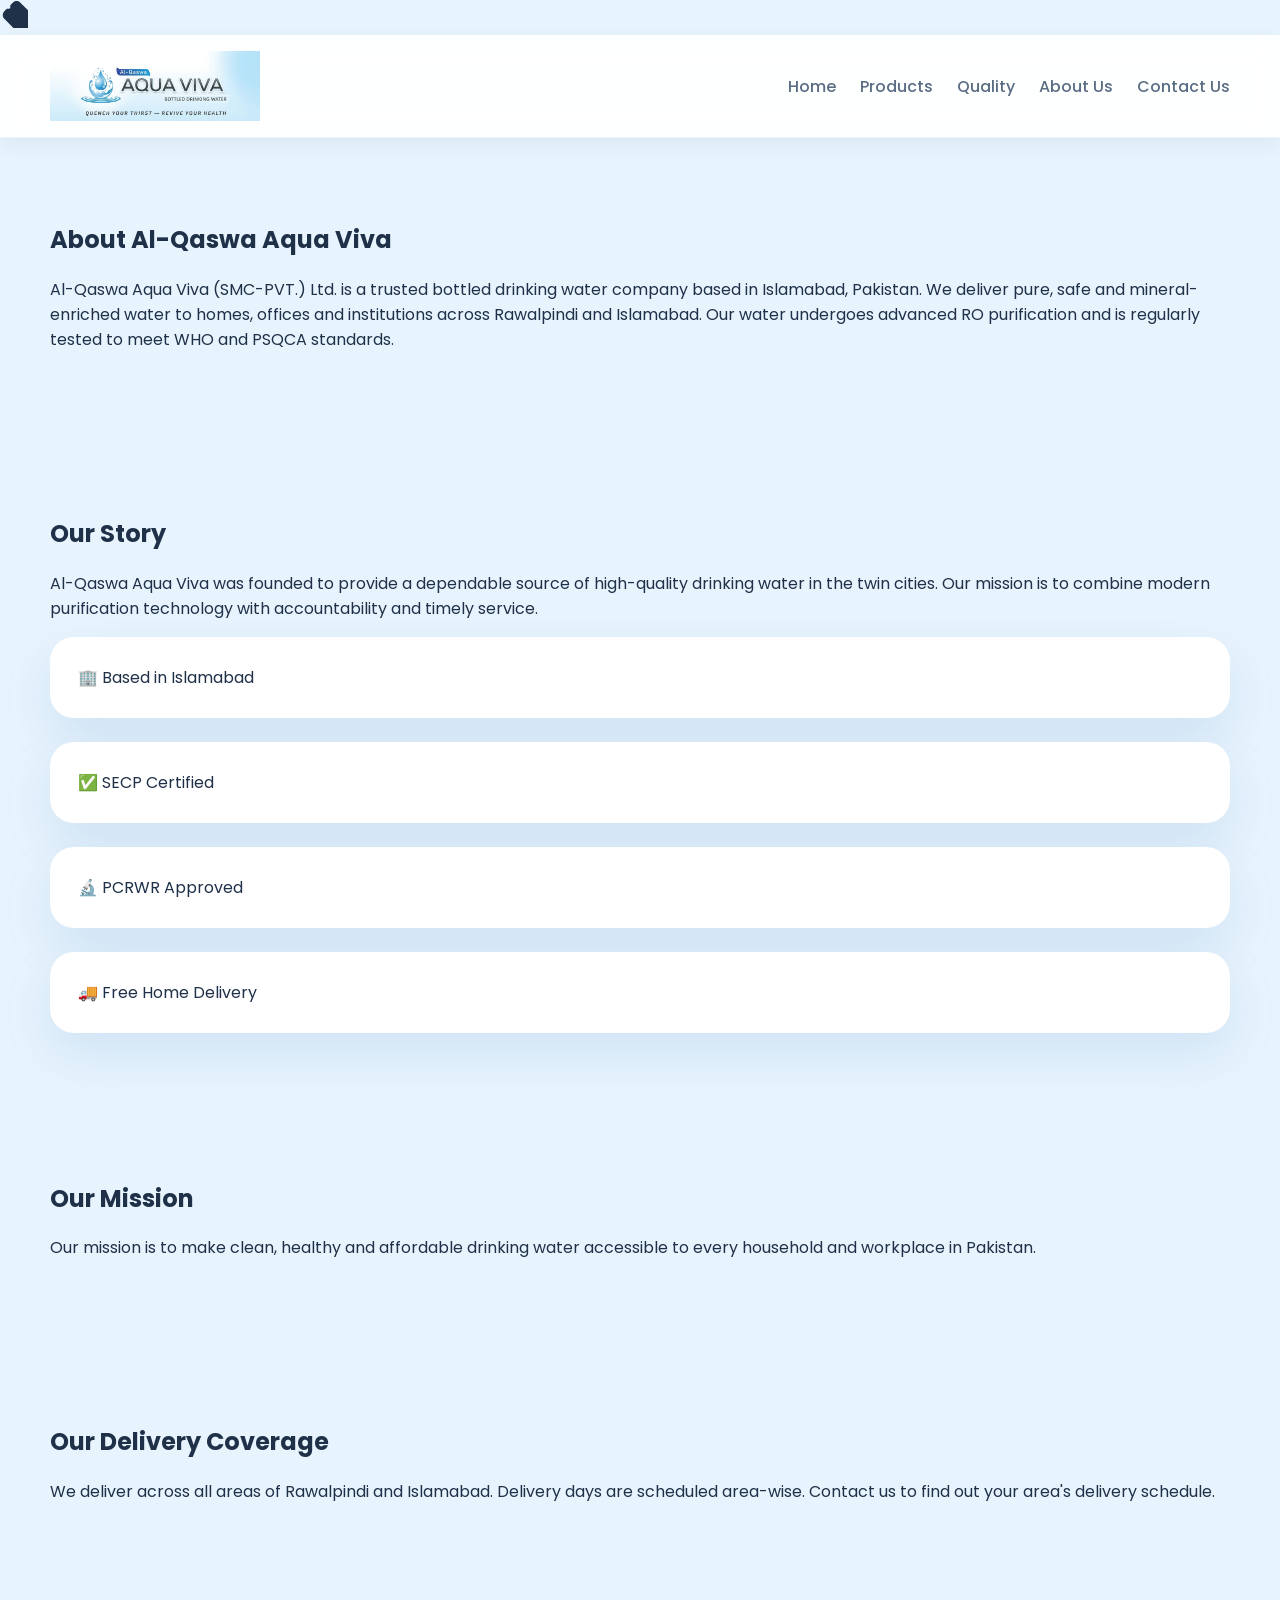
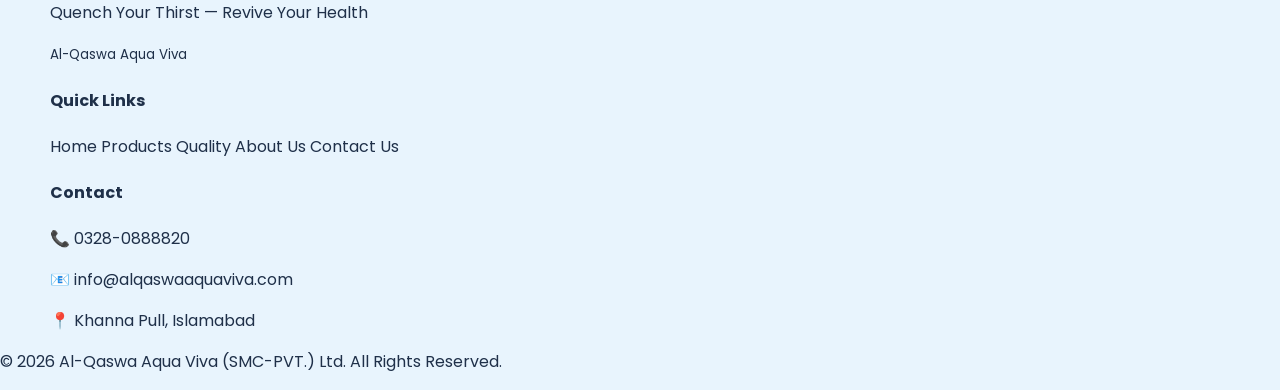
==== commit 3476de29: "size changes" ====
--- a/about.html
+++ b/about.html
@@ -10,8 +10,8 @@
   <link rel="stylesheet" href="style.css">
 </head>
 <body data-page="about">
-  <a class="whatsapp-button" href="https://wa.me/923219555859" target="_blank" rel="noreferrer" aria-label="WhatsApp">
-    <span>💬</span>
+  <a class="whatsapp-button" href="https://wa.me/923288888820" target="_blank" rel="noreferrer" aria-label="Chat on WhatsApp" title="Chat on WhatsApp">
+    <svg width="28" height="28" viewBox="0 0 24 24" fill="none" xmlns="http://www.w3.org/2000/svg"><path d="M17.6915026,2.4744748 C15.6693616,0.430224524 12.7771925,0.430224524 10.7550515,2.4744748 L9.18969899,4.09788953 C8.94526848,4.35628944 8.81039227,4.71501763 8.81039227,5.08882418 L8.81039227,6.38382932 C8.81039227,6.94420624 8.35672623,7.41927286 7.80039227,7.41927286 L6.51214147,7.41927286 C6.14390904,7.41927286 5.78556149,7.55382572 5.52760652,7.80014467 L3.90424957,9.37383431 C1.85457005,11.4223566 1.85457005,14.3287801 3.90424957,16.3770236 L16.0151496,28.5157275 C18.0640164,30.5600797 20.9561855,30.5600797 23.0008653,28.5157275 L24.6252223,26.8923127 C24.8733706,26.6349128 25.0082468,26.2761846 25.0082468,25.9023781 L25.0082468,24.6073729 C25.0082468,24.0469961 25.4619129,23.5719295 26.0182468,23.5719295 L27.3065,23.5719295 C27.6747325,23.5719295 28.0330801,23.437476 28.2910351,23.1911561 L29.8663875,21.5677413 C31.9160671,19.5194978 31.9160671,16.6130742 29.8663875,14.5648308 L17.6915026,2.4744748 Z" fill="currentColor"/></svg>
   </a>
 
   <header class="site-header">
--- a/style.css
+++ b/style.css
@@ -223,9 +223,10 @@
 }
 
 .hero-image {
-  min-height: 360px;
   width: 100%;
+  max-height: 500px;
   object-fit: cover;
+  object-position: center;
 }
 
 .video-section {
@@ -243,7 +244,9 @@
 
 .story-video {
   width: 100%;
-  border-radius: 20px;
+  max-height: 450px;
+  object-fit: cover;
+  border-radius: 12px;
   box-shadow: var(--shadow);
 }
 
@@ -410,10 +413,10 @@
 .product-detail-image {
   width: 100%;
   height: 250px;
+  object-fit: contain;
+  background: #f0f8ff;
+  padding: 20px;
   border-radius: 20px;
-  object-fit: contain;
-  background: #fff;
-  padding: 12px;
 }
 
 .product-image-contain { object-fit: contain; background: #fff; }
@@ -707,18 +710,23 @@
 
 .whatsapp-button {
   position: fixed;
-  right: 1.25rem;
-  bottom: 1.25rem;
-  width: 54px;
-  height: 54px;
+  right: 20px;
+  bottom: 90px;
+  width: 55px;
+  height: 55px;
   background: #25d366;
   border-radius: 50%;
   display: grid;
   place-items: center;
   color: #fff;
-  box-shadow: 0 14px 30px rgba(37, 211, 102, 0.28);
+  box-shadow: 0 4px 12px rgba(0, 0, 0, 0.3);
   animation: pulse 2.2s ease-in-out infinite;
   z-index: 100;
+  transition: transform 0.2s ease;
+}
+
+.whatsapp-button:hover {
+  transform: scale(1.1);
 }
 
 .whatsapp-button span {
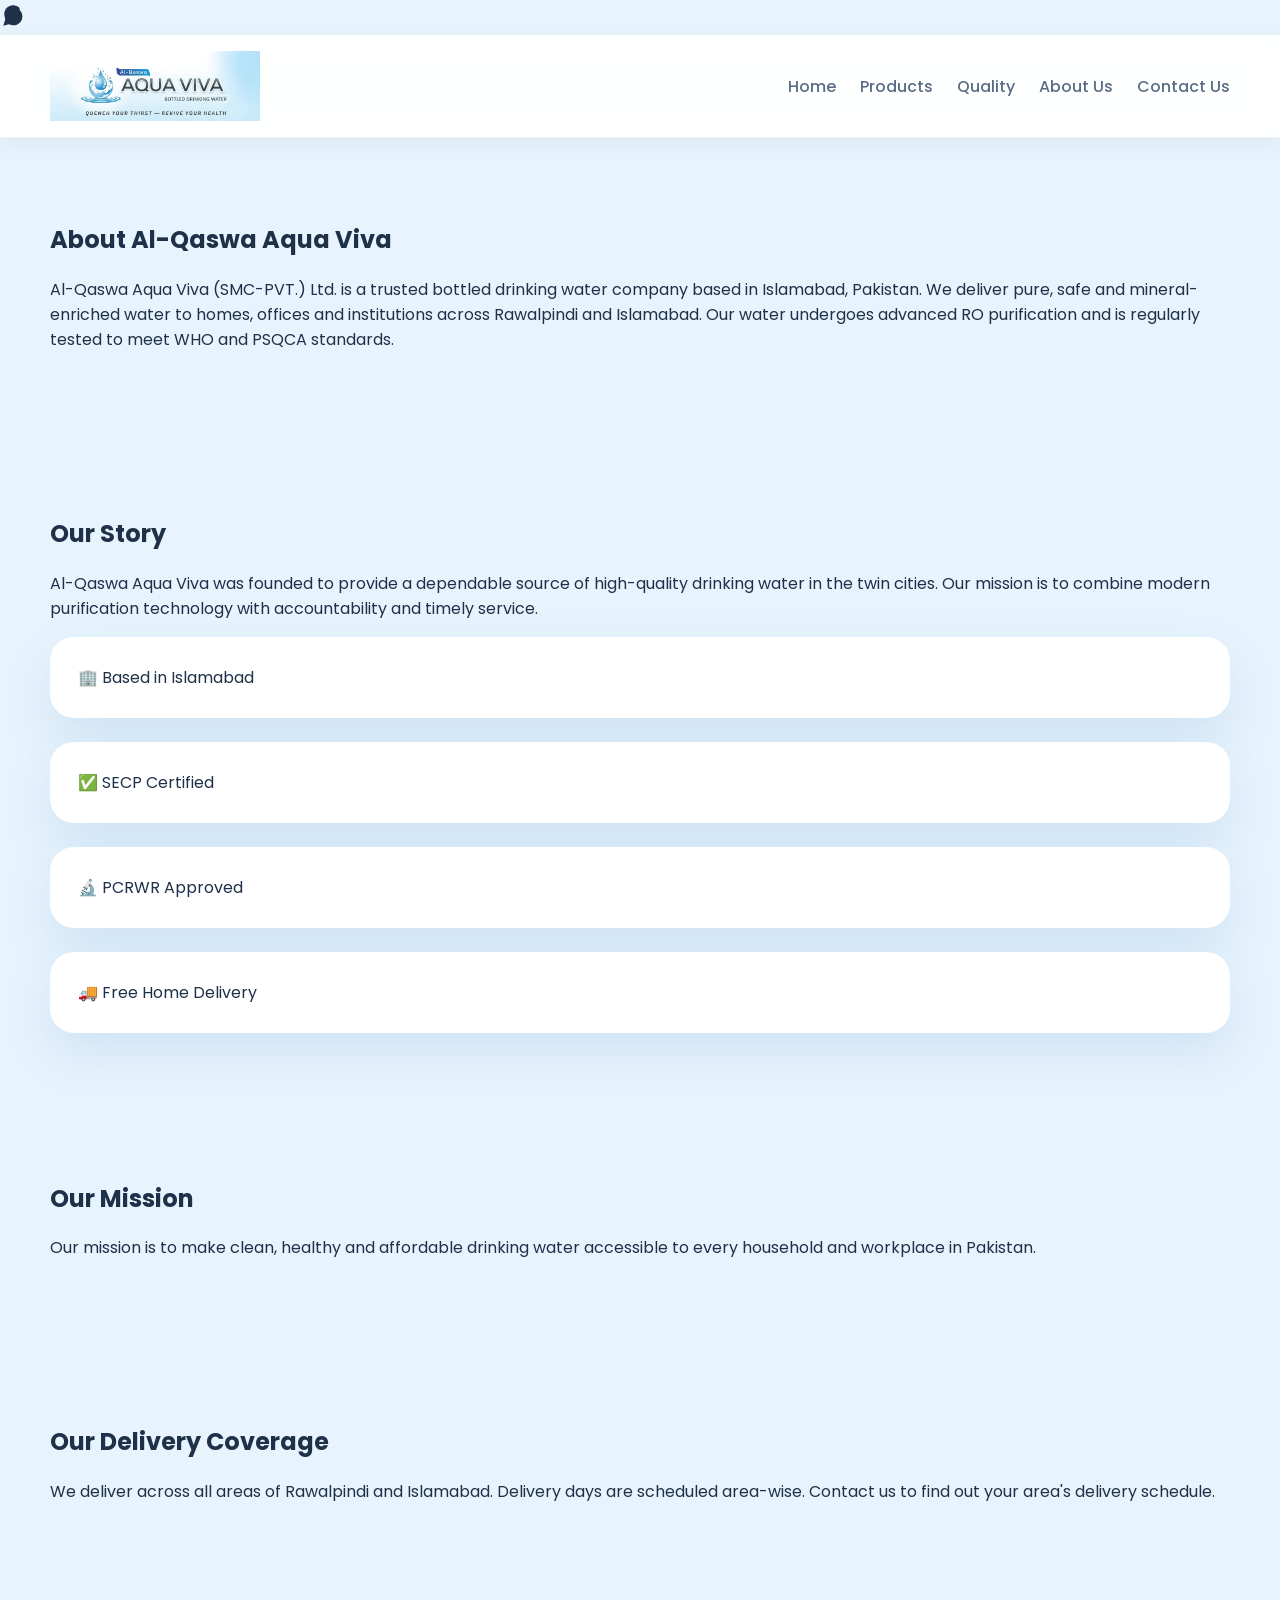
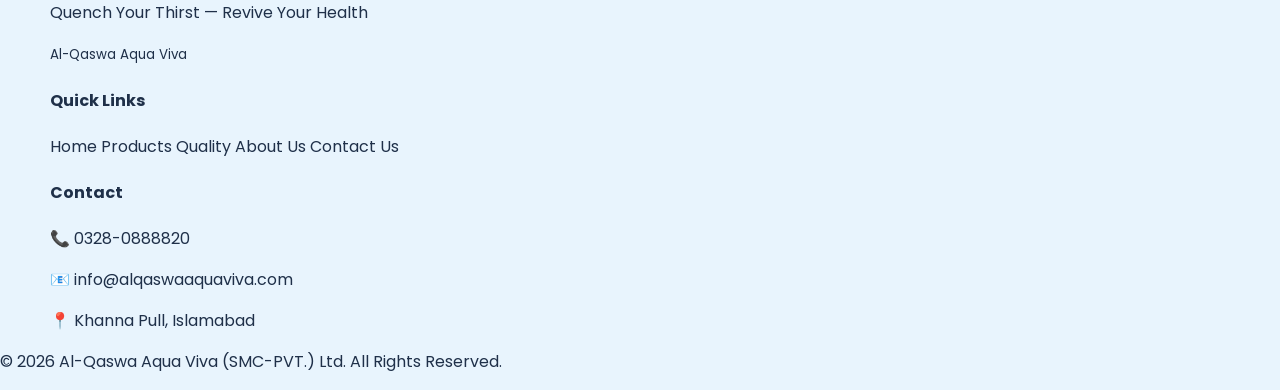
==== commit 257809f6: "overall design" ====
--- a/about.html
+++ b/about.html
@@ -11,7 +11,7 @@
 </head>
 <body data-page="about">
   <a class="whatsapp-button" href="https://wa.me/923288888820" target="_blank" rel="noreferrer" aria-label="Chat on WhatsApp" title="Chat on WhatsApp">
-    <svg width="28" height="28" viewBox="0 0 24 24" fill="none" xmlns="http://www.w3.org/2000/svg"><path d="M17.6915026,2.4744748 C15.6693616,0.430224524 12.7771925,0.430224524 10.7550515,2.4744748 L9.18969899,4.09788953 C8.94526848,4.35628944 8.81039227,4.71501763 8.81039227,5.08882418 L8.81039227,6.38382932 C8.81039227,6.94420624 8.35672623,7.41927286 7.80039227,7.41927286 L6.51214147,7.41927286 C6.14390904,7.41927286 5.78556149,7.55382572 5.52760652,7.80014467 L3.90424957,9.37383431 C1.85457005,11.4223566 1.85457005,14.3287801 3.90424957,16.3770236 L16.0151496,28.5157275 C18.0640164,30.5600797 20.9561855,30.5600797 23.0008653,28.5157275 L24.6252223,26.8923127 C24.8733706,26.6349128 25.0082468,26.2761846 25.0082468,25.9023781 L25.0082468,24.6073729 C25.0082468,24.0469961 25.4619129,23.5719295 26.0182468,23.5719295 L27.3065,23.5719295 C27.6747325,23.5719295 28.0330801,23.437476 28.2910351,23.1911561 L29.8663875,21.5677413 C31.9160671,19.5194978 31.9160671,16.6130742 29.8663875,14.5648308 L17.6915026,2.4744748 Z" fill="currentColor"/></svg>
+    <svg width="28" height="28" viewBox="0 0 24 24" fill="currentColor" xmlns="http://www.w3.org/2000/svg"><path d="M17.472 14.382c-.297-.149-1.758-.867-2.03-.967-.273-.099-.471-.148-.67.15-.197.297-.767.966-.94 1.164-.173.199-.347.223-.644.075-.297-.15-1.255-.463-2.39-1.475-.883-.788-1.48-1.761-1.653-2.059-.173-.297-.018-.458.13-.606.134-.133.298-.347.446-.52.149-.174.198-.298.298-.497.099-.198.05-.371-.025-.52-.075-.149-.669-1.612-.916-2.207-.242-.579-.487-.5-.67-.51-.173-.008-.371-.01-.57-.01-.198 0-.52.074-.792.372-.272.297-1.04 1.016-1.04 2.479 0 1.462 1.065 2.875 1.213 3.074.149.198 2.096 3.2 5.076 4.487.709.306 1.262.489 1.694.625.712.227 1.36.195 1.871.118.571-.085 1.758-.719 2.006-1.413.248-.694.248-1.289.173-1.413-.074-.124-.272-.198-.57-.347m-5.421-7.403h-.004c-1.417 0-2.815.356-4.04 1.029l-.29.166-3.01-.787.804 2.93-.189.3c-.746 1.186-1.14 2.559-1.14 3.986 0 3.657 2.962 6.622 6.61 6.622 1.765 0 3.413-.685 4.659-1.931 1.246-1.246 1.933-2.901 1.933-4.657 0-3.659-2.962-6.622-6.61-6.622m5.893-1.346c-1.441-1.443-3.359-2.236-5.404-2.236-4.204 0-7.609 3.396-7.609 7.588 0 1.439.33 2.818.983 4.122L2.88 22l4.722-1.236c1.203.639 2.56.967 3.965.967h.005c4.207 0 7.614-3.398 7.614-7.588 0-2.026-.788-3.93-2.223-5.359"/></svg>
   </a>
 
   <header class="site-header">
--- a/style.css
+++ b/style.css
@@ -45,7 +45,7 @@
 }
 
 .section {
-  padding: 4rem 0;
+  padding: clamp(2rem, 6vw, 4rem) 0;
 }
 
 .site-header {
@@ -175,7 +175,7 @@
 }
 
 .hero {
-  min-height: calc(100vh - 100px);
+  min-height: clamp(70vh, 100vh - 100px, 100vh);
   display: grid;
   align-items: center;
 }
@@ -198,7 +198,7 @@
 }
 
 .hero-copy h1 {
-  font-size: clamp(2.6rem, 4vw, 4rem);
+  font-size: clamp(1.8rem, 5vw, 4rem);
   line-height: 1.05;
   margin: 0;
 }
@@ -224,7 +224,7 @@
 
 .hero-image {
   width: 100%;
-  max-height: 500px;
+  max-height: clamp(300px, 60vh, 500px);
   object-fit: cover;
   object-position: center;
 }
@@ -244,7 +244,7 @@
 
 .story-video {
   width: 100%;
-  max-height: 450px;
+  max-height: clamp(250px, 50vh, 450px);
   object-fit: cover;
   border-radius: 12px;
   box-shadow: var(--shadow);
@@ -710,7 +710,7 @@
 
 .whatsapp-button {
   position: fixed;
-  right: 20px;
+  left: 20px;
   bottom: 90px;
   width: 55px;
   height: 55px;
@@ -750,7 +750,10 @@
 }
 
 @media (max-width: 1080px) {
-  .feature-grid,
+  .feature-grid {
+    grid-template-columns: repeat(2, minmax(0, 1fr));
+  }
+
   .product-grid,
   .client-grid,
   .benefits-grid,
@@ -759,8 +762,10 @@
   .contact-grid,
   .product-list-grid {
     grid-template-columns: repeat(2, minmax(0, 1fr));
+  }
+
   .client-grid {
-    grid-template-columns: repeat(5, minmax(0, 1fr));
+    grid-template-columns: repeat(3, minmax(0, 1fr));
     gap: 1rem;
   }
 
@@ -819,24 +824,111 @@
   .certificate-body {
     grid-template-columns: 1fr;
   }
-
-  .feature-grid,
-  .client-grid {
+}
+
+@media (max-width: 768px) {
+  .header-inner {
+    padding: 0.75rem 0;
+  }
+
+  .section {
+    padding: clamp(1.5rem, 4vw, 3rem) 0;
+  }
+
+  .hero-actions {
+    gap: 0.75rem;
+  }
+
+  .feature-grid {
+    grid-template-columns: 2fr 2fr;
+  }
+
+  .payment-grid {
     grid-template-columns: 1fr;
   }
+
+  .table-wrapper {
+    font-size: 0.9rem;
+  }
+
+  .whatsapp-button {
+    width: 50px;
+    height: 50px;
+    bottom: 70px;
+    left: 15px;
+  }
+
+  .whatsapp-button svg {
+    width: 24px;
+    height: 24px;
+  }
 }
 
 @media (max-width: 640px) {
+  .container {
+    width: min(100%, calc(100% - 1rem));
+  }
+
+  .section {
+    padding: clamp(1.5rem, 3vw, 2.5rem) 0;
+  }
+
   .header-inner {
-    padding: 1rem 0.5rem;
+    padding: 0.75rem 0.5rem;
+  }
+
+  h1 {
+    font-size: clamp(1.5rem, 4vw, 2.2rem);
+  }
+
+  h2 {
+    font-size: clamp(1.3rem, 3.5vw, 1.8rem);
+  }
+
+  h3 {
+    font-size: clamp(1.1rem, 3vw, 1.4rem);
+  }
+
+  .hero-copy .eyebrow {
+    font-size: 0.85rem;
+    padding: 0.35rem 0.7rem;
+  }
+
+  .hero-text {
+    font-size: 0.95rem;
+    margin: 1rem 0 1.5rem;
+  }
+
+  .hero-actions {
+    gap: 0.5rem;
+    flex-direction: column;
   }
 
   .button {
     width: 100%;
-  }
-
-  .hero-image {
-    min-height: 260px;
+    padding: 0.85rem 1.2rem;
+    font-size: 0.95rem;
+  }
+
+  .hero-image-card {
+    border-radius: 16px;
+  }
+
+  .story-video {
+    border-radius: 12px;
+  }
+
+  .feature-grid {
+    grid-template-columns: 1fr;
+    gap: 1rem;
+  }
+
+  .feature-card {
+    padding: 1.25rem;
+  }
+
+  .product-detail-card {
+    padding: 1rem;
   }
 
   .badge-panel,
@@ -849,19 +941,36 @@
   .delivery-copy,
   .clients-panel,
   .microbial-panel {
-    padding: 1.5rem;
+    padding: 1.25rem;
   }
 
   .footer-grid {
     grid-template-columns: 1fr;
-  }
-}
-
-@media (max-width: 500px) {
-  .nav-button,
-  .footer-nav,
-  .certificate-body,
-  .benefits-grid {
-    grid-template-columns: 1fr;
-  }
-}
+    gap: 1.5rem;
+  }
+
+  .footer-grid div {
+    text-align: center;
+  }
+
+  .table-wrapper {
+    font-size: 0.8rem;
+    overflow-x: auto;
+  }
+
+  .table-wrapper table {
+    min-width: 100%;
+  }
+
+  .whatsapp-button {
+    width: 50px;
+    height: 50px;
+    bottom: 60px;
+    left: 12px;
+  }
+
+  .whatsapp-button svg {
+    width: 22px;
+    height: 22px;
+  }
+}
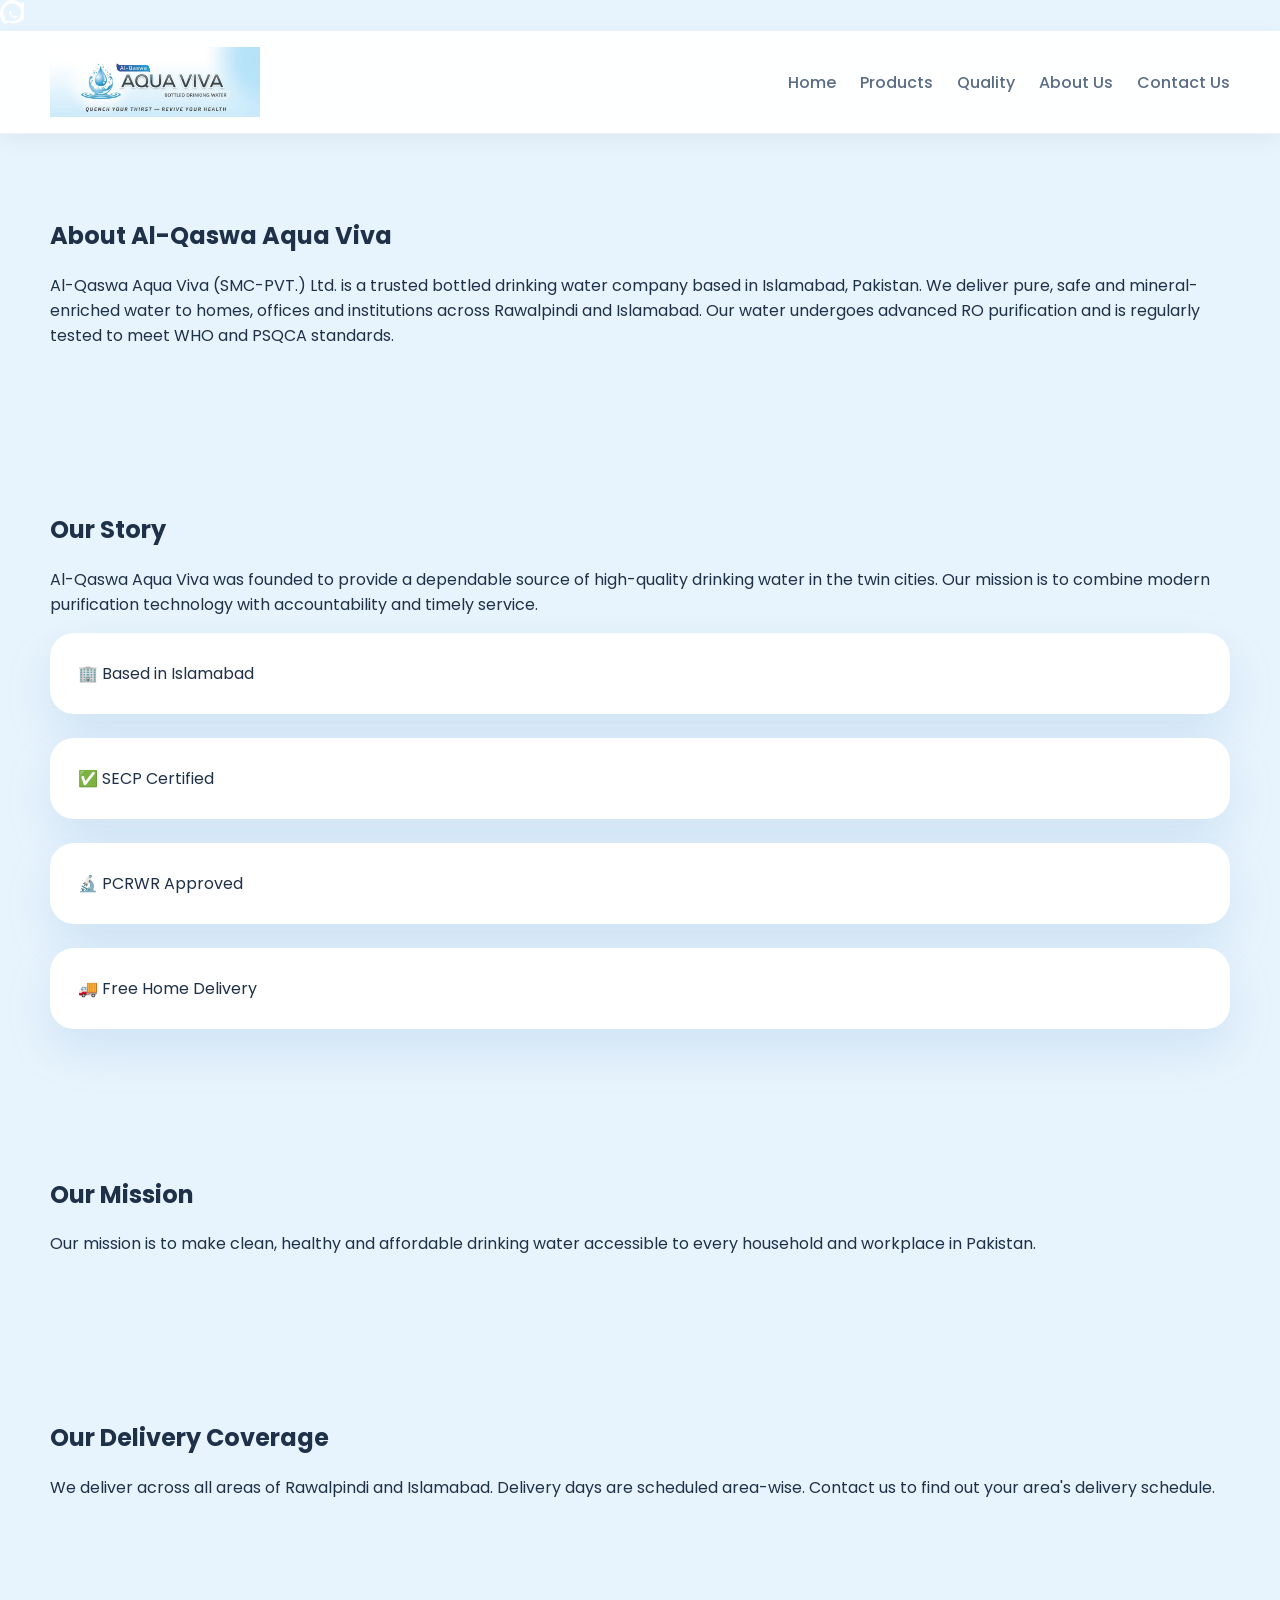
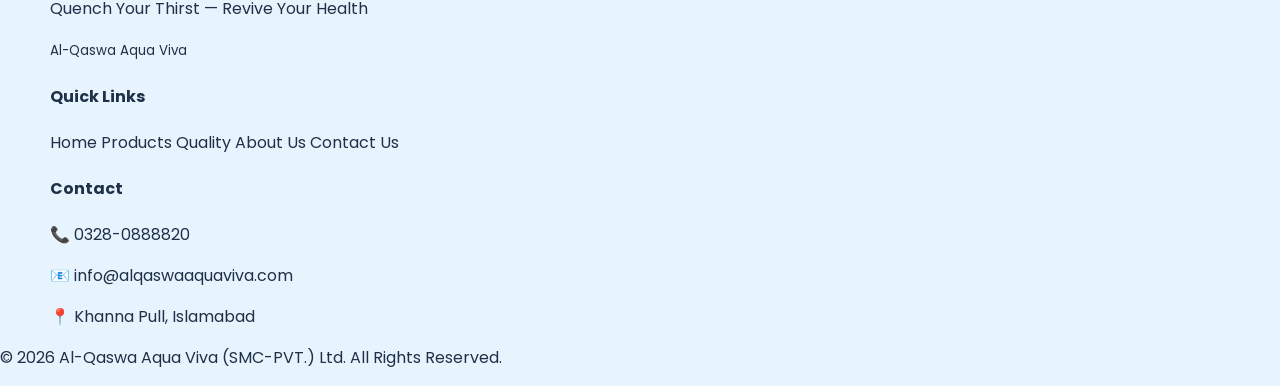
==== commit 2c1ff50d: "fixed whatsapp icon" ====
--- a/about.html
+++ b/about.html
@@ -10,8 +10,10 @@
   <link rel="stylesheet" href="style.css">
 </head>
 <body data-page="about">
-  <a class="whatsapp-button" href="https://wa.me/923288888820" target="_blank" rel="noreferrer" aria-label="Chat on WhatsApp" title="Chat on WhatsApp">
-    <svg width="28" height="28" viewBox="0 0 24 24" fill="currentColor" xmlns="http://www.w3.org/2000/svg"><path d="M17.472 14.382c-.297-.149-1.758-.867-2.03-.967-.273-.099-.471-.148-.67.15-.197.297-.767.966-.94 1.164-.173.199-.347.223-.644.075-.297-.15-1.255-.463-2.39-1.475-.883-.788-1.48-1.761-1.653-2.059-.173-.297-.018-.458.13-.606.134-.133.298-.347.446-.52.149-.174.198-.298.298-.497.099-.198.05-.371-.025-.52-.075-.149-.669-1.612-.916-2.207-.242-.579-.487-.5-.67-.51-.173-.008-.371-.01-.57-.01-.198 0-.52.074-.792.372-.272.297-1.04 1.016-1.04 2.479 0 1.462 1.065 2.875 1.213 3.074.149.198 2.096 3.2 5.076 4.487.709.306 1.262.489 1.694.625.712.227 1.36.195 1.871.118.571-.085 1.758-.719 2.006-1.413.248-.694.248-1.289.173-1.413-.074-.124-.272-.198-.57-.347m-5.421-7.403h-.004c-1.417 0-2.815.356-4.04 1.029l-.29.166-3.01-.787.804 2.93-.189.3c-.746 1.186-1.14 2.559-1.14 3.986 0 3.657 2.962 6.622 6.61 6.622 1.765 0 3.413-.685 4.659-1.931 1.246-1.246 1.933-2.901 1.933-4.657 0-3.659-2.962-6.622-6.61-6.622m5.893-1.346c-1.441-1.443-3.359-2.236-5.404-2.236-4.204 0-7.609 3.396-7.609 7.588 0 1.439.33 2.818.983 4.122L2.88 22l4.722-1.236c1.203.639 2.56.967 3.965.967h.005c4.207 0 7.614-3.398 7.614-7.588 0-2.026-.788-3.93-2.223-5.359"/></svg>
+  <a class="whatsapp-button" href="https://wa.me/923280888820" target="_blank" rel="noreferrer" aria-label="Chat on WhatsApp" title="Chat on WhatsApp">
+    <svg width="24" height="24" viewBox="0 0 24 24" aria-hidden="true" xmlns="http://www.w3.org/2000/svg">
+      <path fill="#ffffff" d="M20.52 3.48c-2.28-2.29-5.34-3.55-8.57-3.44-3.22.12-6.25 1.52-8.37 3.95C1.46 6.44.1 9.83.04 13.43c-.08 4.75 2.47 9.07 6.44 10.8L3 24l5.76-1.49c1.31.71 2.8 1.09 4.34 1.09h.01c3.22 0 6.32-1.06 8.82-3.01 2.66-2.11 4.39-5.12 4.82-8.38.47-3.73-.44-7.47-2.86-10.29zM12 21.5c-1.34 0-2.65-.27-3.85-.8l-.28-.12-3.42.88.91-3.3-.18-.34A8.622 8.622 0 0 1 3.5 12.44c0-4.86 3.95-8.82 8.82-8.82 2.35 0 4.55.92 6.2 2.58 1.66 1.66 2.57 3.86 2.56 6.2 0 4.87-3.96 8.82-8.82 8.82zm4.85-5.29c-.2-.1-1.17-.58-1.35-.64-.18-.07-.31-.1-.44.1-.13.2-.5.64-.62.77-.13.13-.26.14-.48.05-.22-.1-.93-.35-1.77-1.09-.65-.58-1.08-1.3-1.21-1.52-.13-.23-.01-.35.1-.45.1-.1.22-.25.33-.37.11-.12.15-.2.22-.33.07-.13.03-.24-.02-.34-.05-.1-.44-1.06-.6-1.46-.16-.4-.33-.34-.44-.34-.12 0-.26-.01-.4-.01-.14 0-.35.05-.53.19-.18.15-.7.69-.7 1.68 0 .99.72 1.95.82 2.08.1.13 1.43 2.25 3.44 3.15.48.21.85.33 1.14.42.48.16.92.11 1.28.07.39-.05 1.21-.43 1.38-.85.17-.41.17-.77.12-.84-.05-.07-.17-.12-.35-.22z"/>
+    </svg>
   </a>
 
   <header class="site-header">
--- a/style.css
+++ b/style.css
@@ -223,9 +223,10 @@
 }
 
 .hero-image {
-  width: 100%;
-  max-height: clamp(300px, 60vh, 500px);
-  object-fit: cover;
+  width: auto;
+  max-width: 100%;
+  height: auto;
+  object-fit: none;
   object-position: center;
 }
 
@@ -710,32 +711,29 @@
 
 .whatsapp-button {
   position: fixed;
-  left: 20px;
-  bottom: 90px;
-  width: 55px;
-  height: 55px;
+  right: 20px;
+  bottom: 20px;
+  width: 56px;
+  height: 56px;
   background: #25d366;
   border-radius: 50%;
   display: grid;
   place-items: center;
   color: #fff;
-  box-shadow: 0 4px 12px rgba(0, 0, 0, 0.3);
-  animation: pulse 2.2s ease-in-out infinite;
-  z-index: 100;
-  transition: transform 0.2s ease;
+  box-shadow: 0 8px 24px rgba(0, 0, 0, 0.18);
+  z-index: 1000;
+  transition: transform 0.2s ease, box-shadow 0.2s ease;
 }
 
 .whatsapp-button:hover {
-  transform: scale(1.1);
-}
-
-.whatsapp-button span {
-  font-size: 1.25rem;
-}
-
-@keyframes pulse {
-  0%, 100% { transform: scale(1); }
-  50% { transform: scale(1.08); }
+  transform: scale(1.05);
+  box-shadow: 0 10px 28px rgba(0, 0, 0, 0.2);
+}
+
+.whatsapp-button svg {
+  width: 26px;
+  height: 26px;
+  fill: currentColor;
 }
 
 .fade-in-section {
@@ -852,15 +850,15 @@
   }
 
   .whatsapp-button {
-    width: 50px;
-    height: 50px;
-    bottom: 70px;
-    left: 15px;
+    width: 52px;
+    height: 52px;
+    bottom: 18px;
+    right: 18px;
   }
 
   .whatsapp-button svg {
-    width: 24px;
-    height: 24px;
+    width: 22px;
+    height: 22px;
   }
 }
 
@@ -965,12 +963,12 @@
   .whatsapp-button {
     width: 50px;
     height: 50px;
-    bottom: 60px;
-    left: 12px;
+    bottom: 16px;
+    right: 16px;
   }
 
   .whatsapp-button svg {
-    width: 22px;
-    height: 22px;
-  }
-}
+    width: 20px;
+    height: 20px;
+  }
+}
